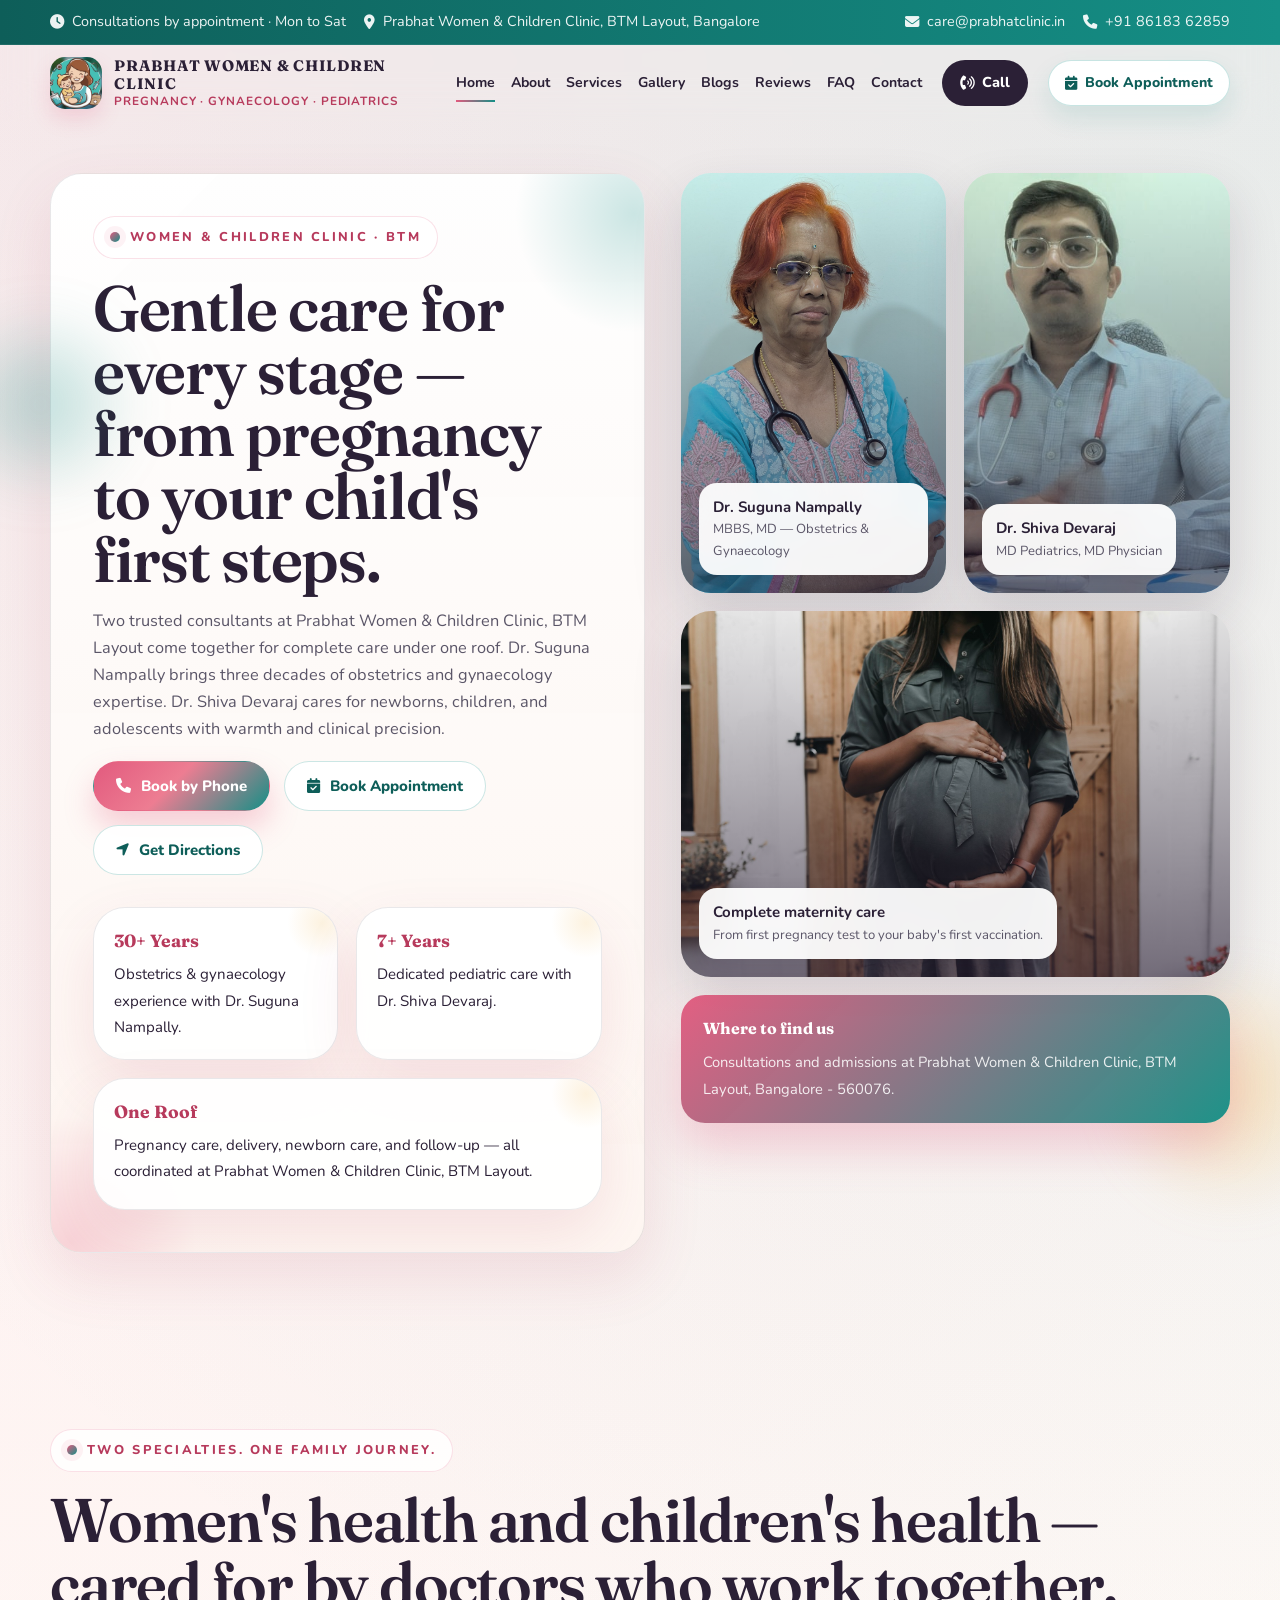
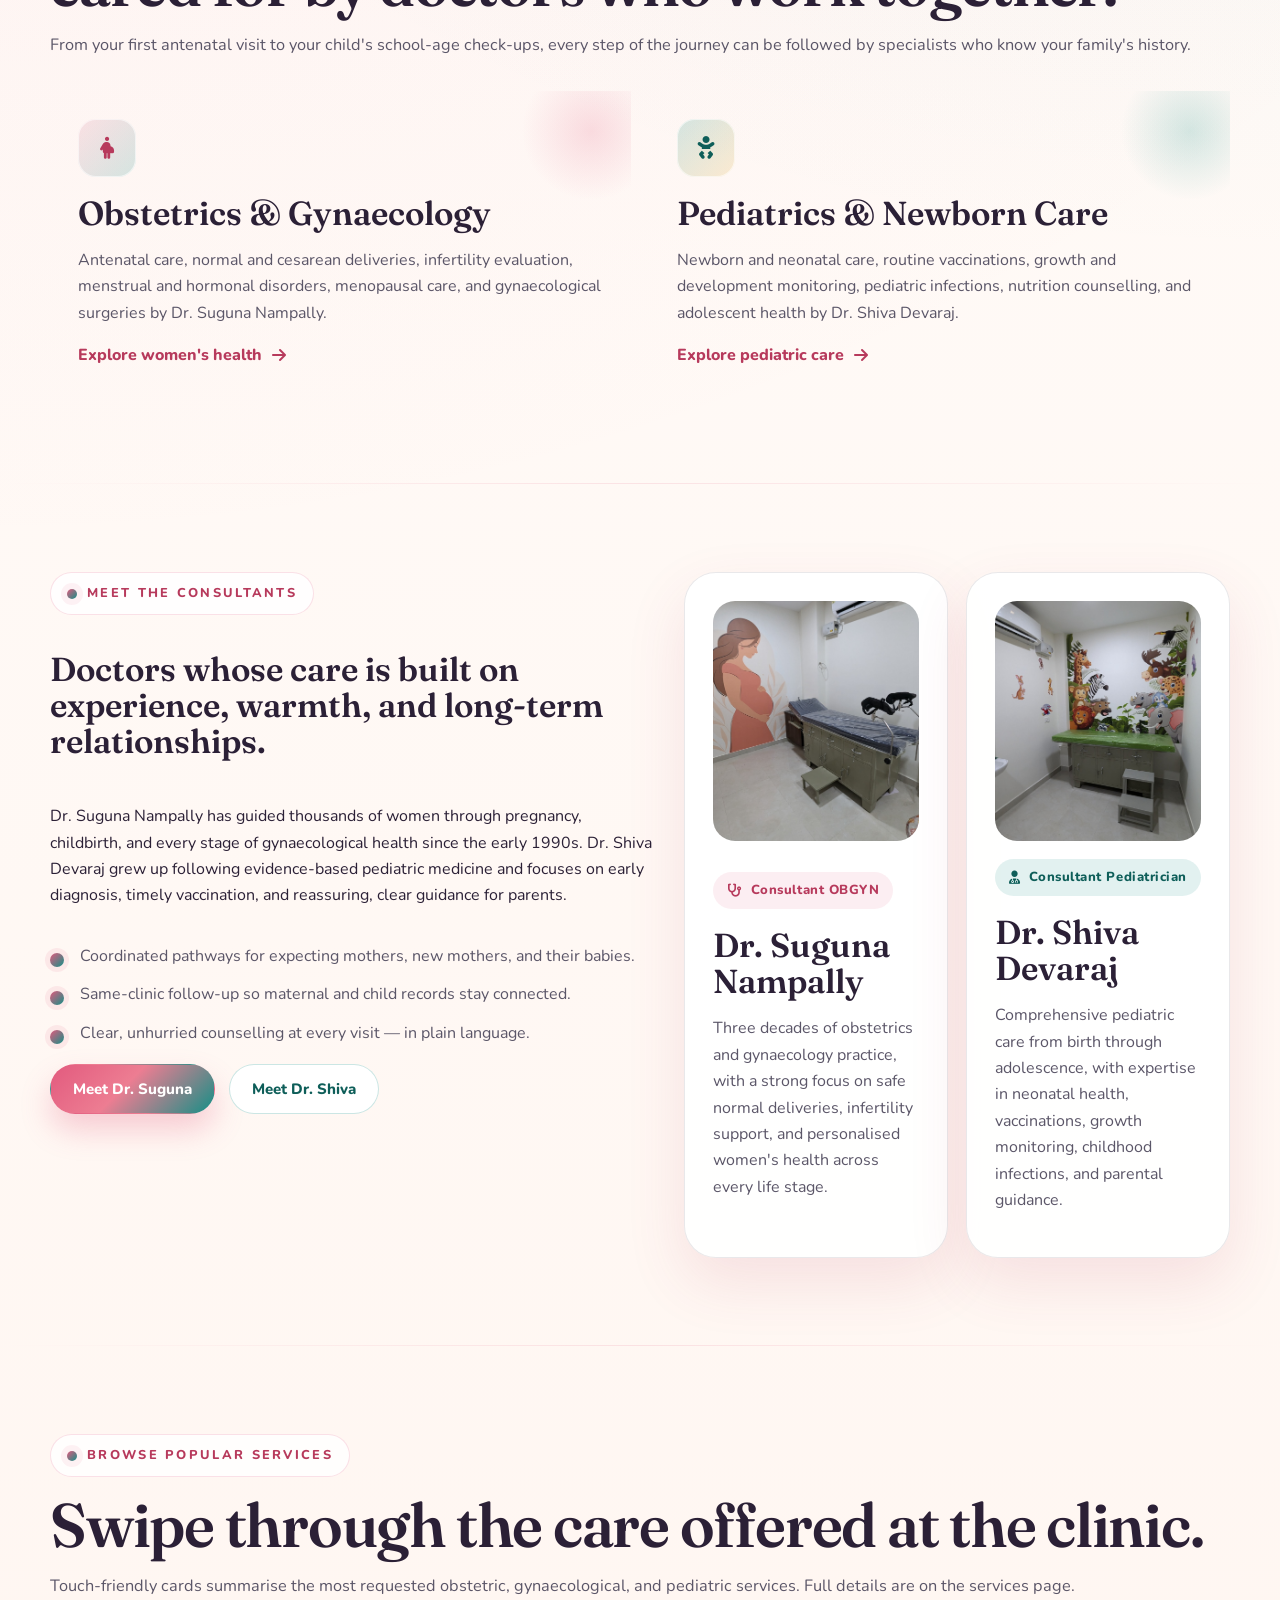
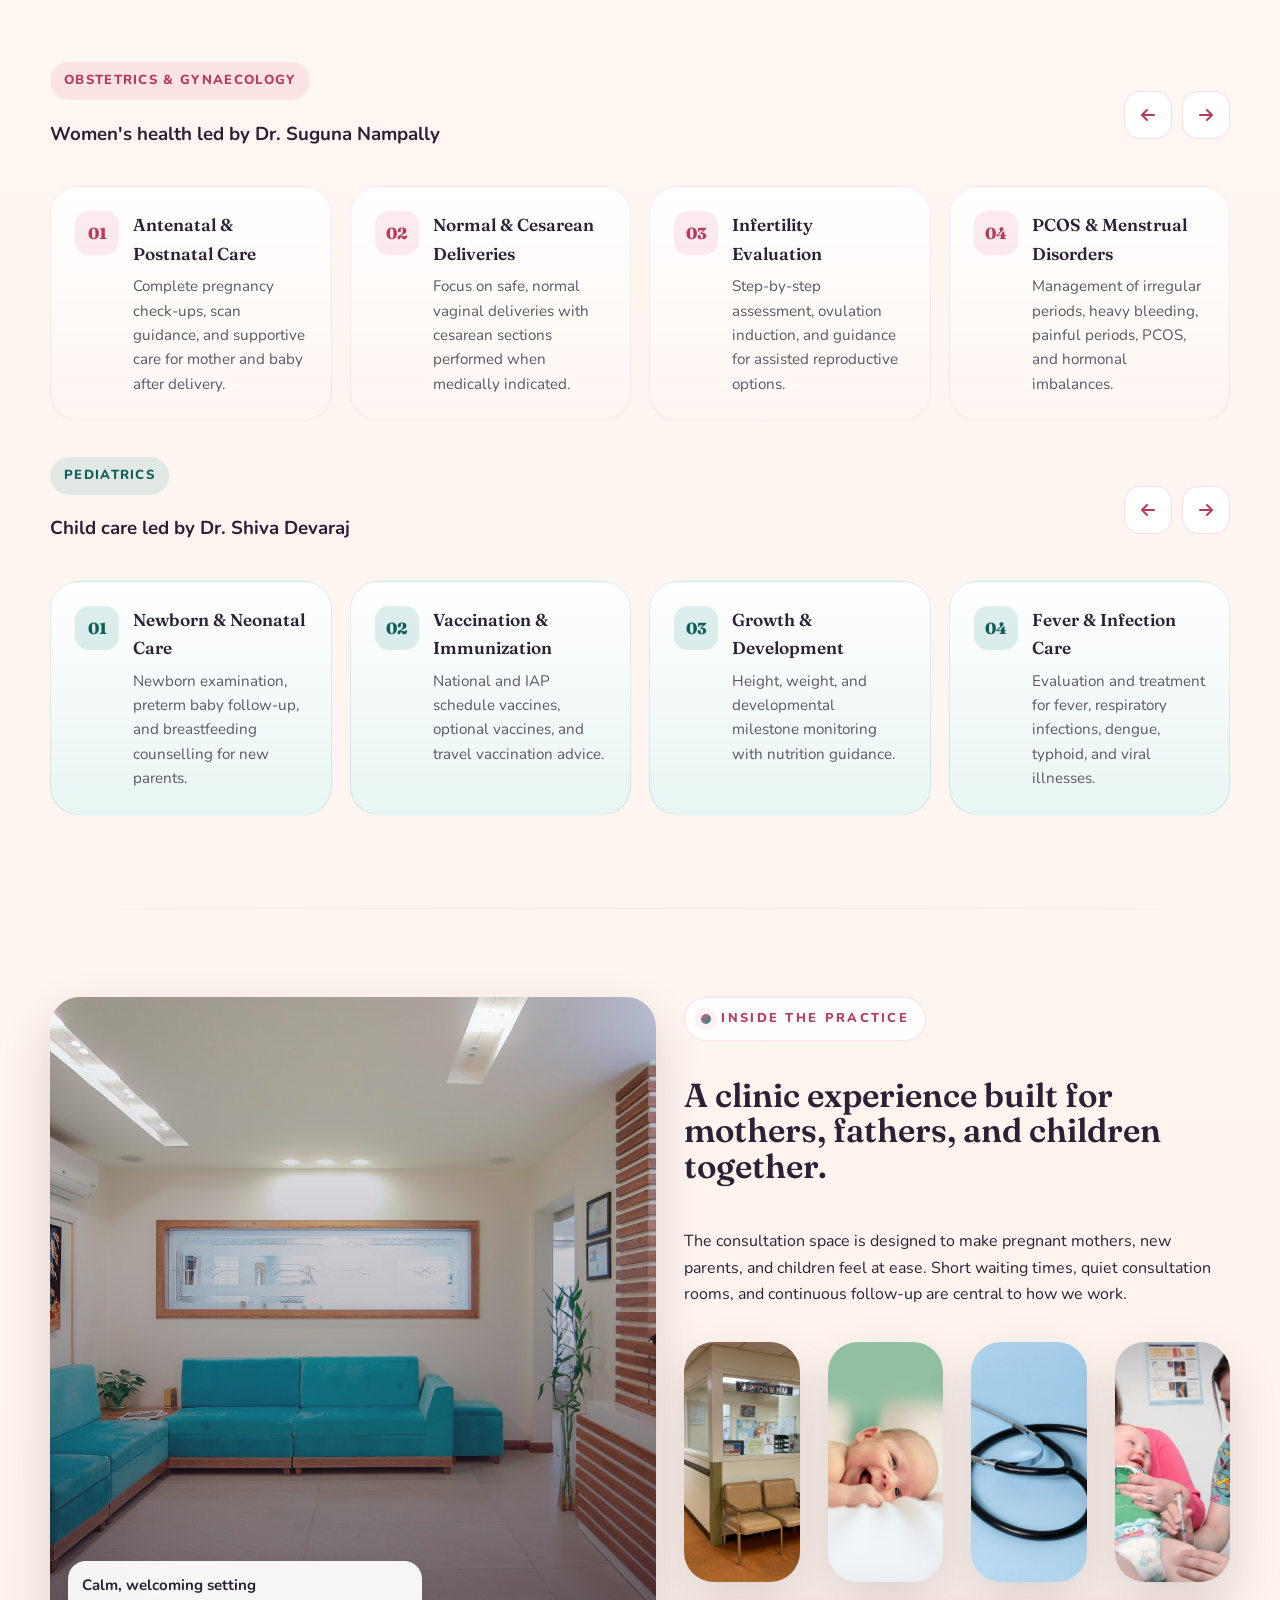
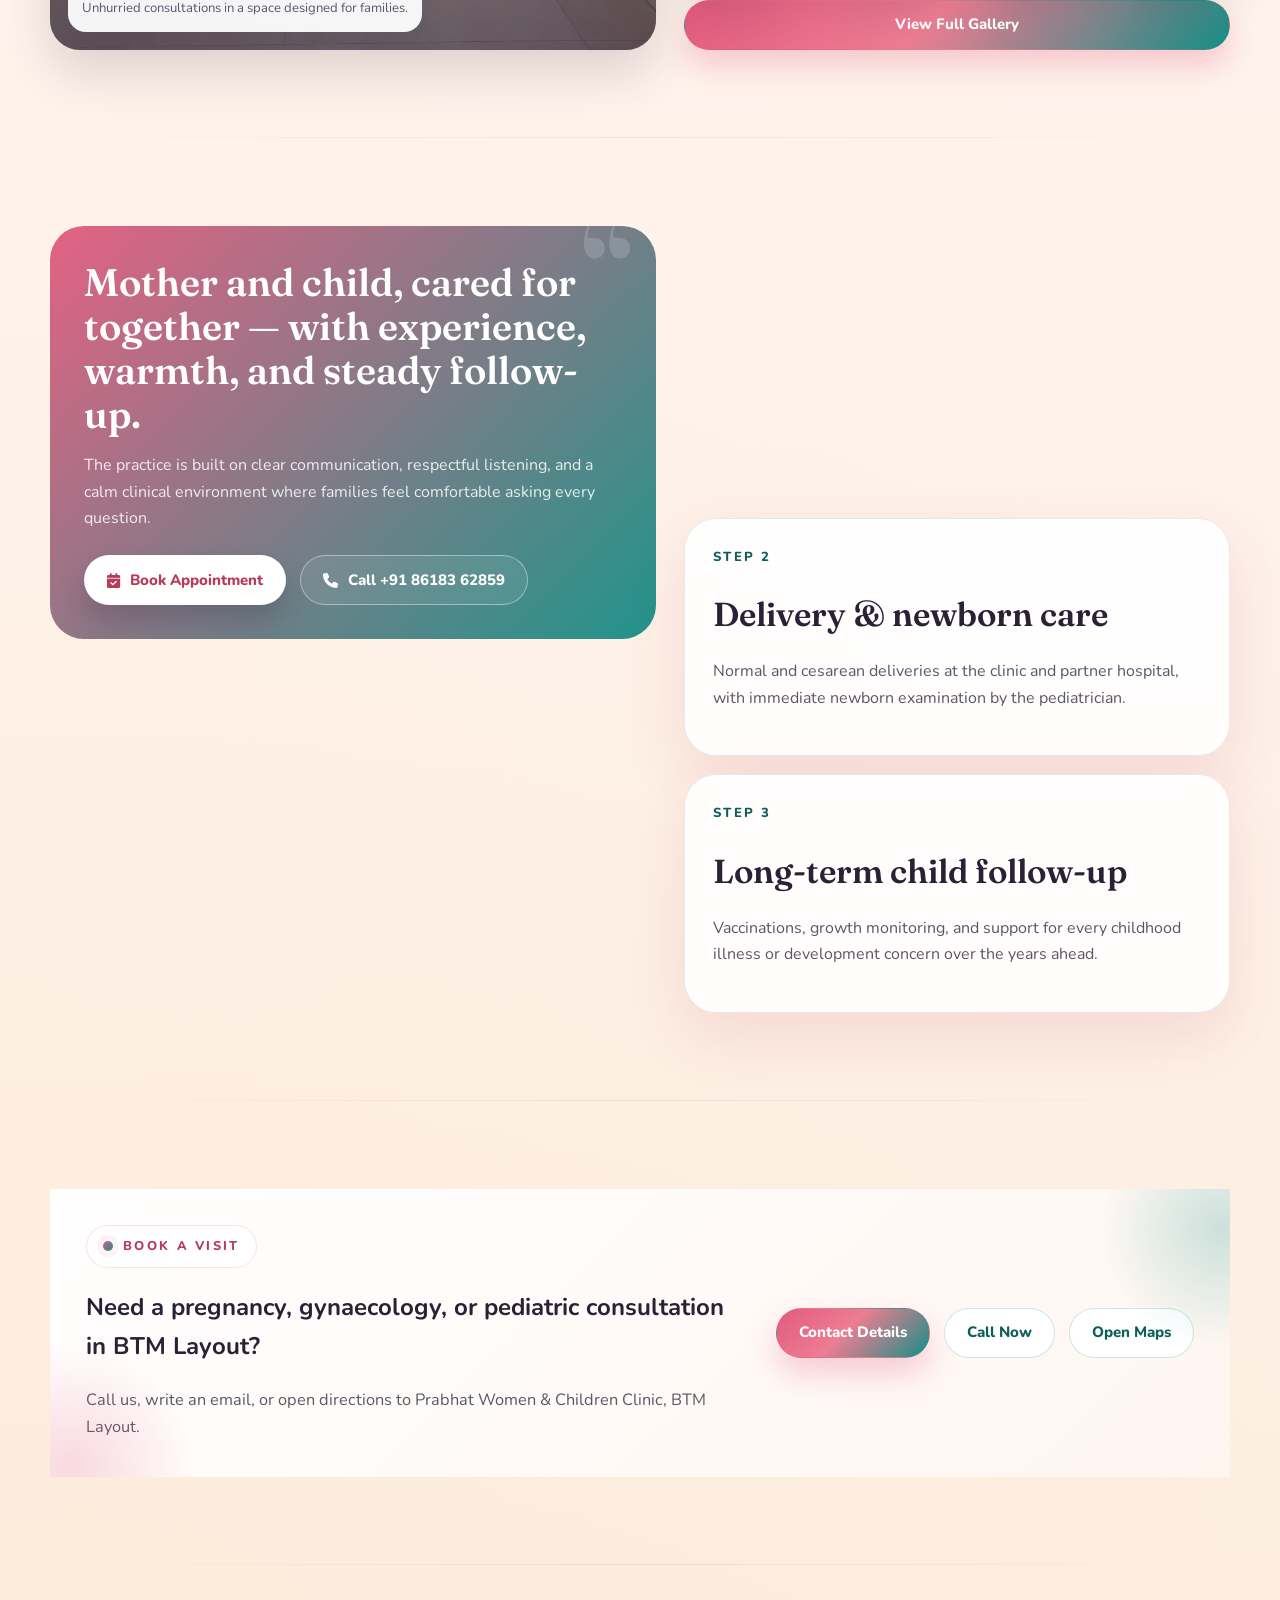
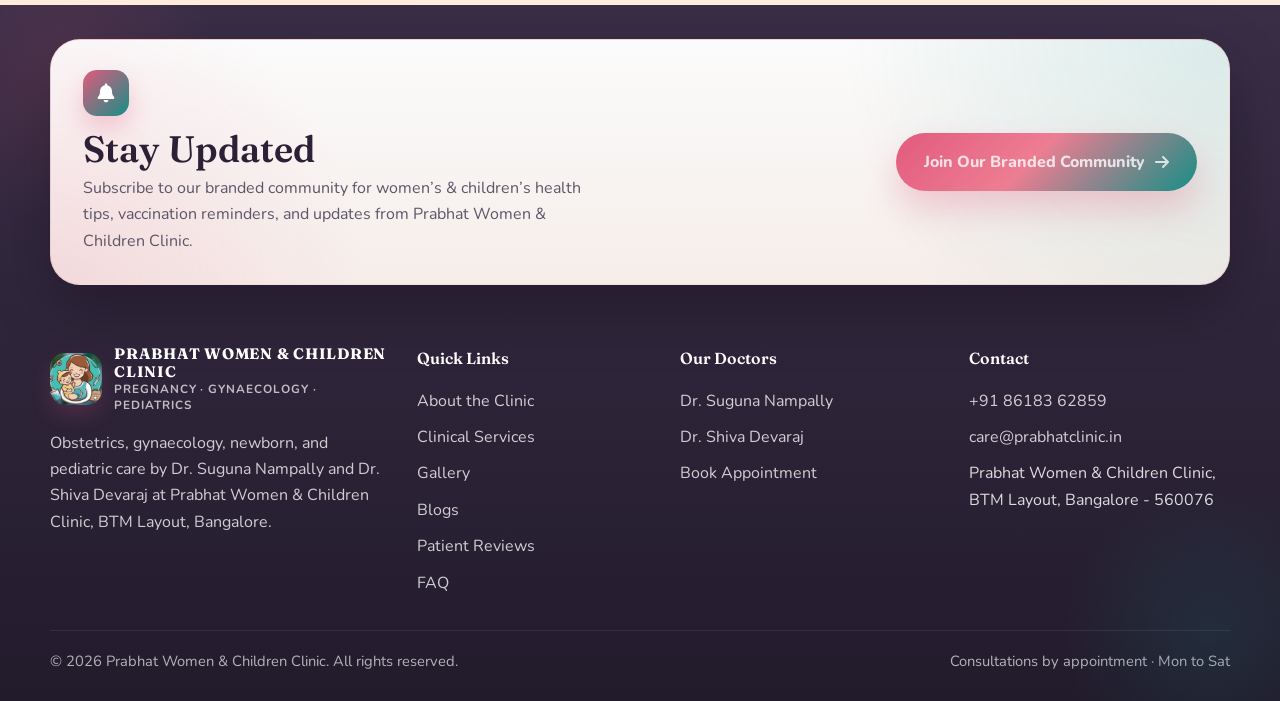
==== index.html @ 7afcd3c7 "initial commit" ====
<!DOCTYPE html>
<html lang="en">
<head>
  <meta charset="UTF-8">
  <meta name="viewport" content="width=device-width, initial-scale=1.0">
  <title>Prabhat Women &amp; Children Clinic | Dr. Suguna Nampally &amp; Dr. Shiva Devaraj, Bangalore</title>
  <meta name="description" content="Prabhat Women &amp; Children Clinic brings together Dr. Suguna Nampally (OBGYN) and Dr. Shiva Devaraj (Pediatrician) for pregnancy, gynaecology, newborn and child care in BTM Layout, Bangalore.">
  <link rel="icon" href="assets/img/dr%20shiva/logo.jpeg" type="image/jpeg">
  <link rel="preconnect" href="https://fonts.googleapis.com">
  <link rel="preconnect" href="https://fonts.gstatic.com" crossorigin>
  <link href="https://fonts.googleapis.com/css2?family=Fraunces:ital,opsz,wght@0,9..144,500;0,9..144,600;0,9..144,700;1,9..144,500&family=Nunito:wght@400;600;700;800&display=swap" rel="stylesheet">
  <link rel="stylesheet" href="assets/css/plugins/fontawesome.css">
  <link rel="stylesheet" href="assets/css/clinic.css">
</head>
<body>
  <div class="preloader" aria-hidden="true">
    <div class="preloader-shell">
      <div class="preloader-ring">
        <div class="preloader-logo">
          <img src="assets/img/dr%20shiva/logo.jpeg" alt="">
        </div>
      </div>
      <div class="preloader-label">Women &amp; Children Clinic</div>
      <div class="preloader-dots" aria-label="Loading">
        <span></span><span></span><span></span>
      </div>
    </div>
  </div>

  <header class="site-header">
    <div class="top-strip">
      <div class="container">
        <div class="top-strip-group">
          <span><i class="fa-solid fa-clock"></i> Consultations by appointment · Mon to Sat</span>
          <span><i class="fa-solid fa-location-dot"></i> Prabhat Women & Children Clinic, BTM Layout, Bangalore</span>
        </div>
        <div class="top-strip-group">
          <a href="mailto:care@prabhatclinic.in"><i class="fa-solid fa-envelope"></i> care@prabhatclinic.in</a>
          <a href="tel:+918618362859"><i class="fa-solid fa-phone"></i> +91 86183 62859</a>
        </div>
      </div>
    </div>
    <div class="nav-shell">
      <div class="container">
        <a class="brand" href="index.html" aria-label="Prabhat Women and Children Clinic home">
          <img src="assets/img/dr%20shiva/logo.jpeg" alt="Prabhat Women and Children Clinic logo">
          <div class="brand-mark">
            <strong>Prabhat Women &amp; Children Clinic</strong>
            <span>Pregnancy · Gynaecology · Pediatrics</span>
          </div>
        </a>
        <button class="nav-toggle" type="button" aria-label="Toggle navigation" aria-controls="site-nav" aria-expanded="false">
          <i class="fa-solid fa-bars-staggered"></i>
        </button>
        <nav class="site-nav" id="site-nav">
          <a class="active" href="index.html">Home</a>
          <a href="about.html">About</a>
          <a href="services.html">Services</a>
          <a href="Gallery.html">Gallery</a>
          <a href="https://sdkinng.exlyapp.com/blog" target="_blank" rel="noopener">Blogs</a>
          <a href="testimonial.html">Reviews</a>
          <a href="faq.html">FAQ</a>
          <a href="contact.html">Contact</a>
        </nav>
        <a class="nav-cta" href="tel:+918618362859"><i class="fa-solid fa-phone-volume"></i> Call</a>
        <a class="nav-cta-secondary" href="https://sdkinng.exlyapp.com/plan/57fdd5f1-837b-4bdc-a148-42594df9658e" target="_blank" rel="noopener"><i class="fa-solid fa-calendar-check"></i> Book Appointment</a>
      </div>
    </div>
  </header>

  <main>
    <section class="hero-home">
      <div class="container hero-layout">
        <div class="hero-panel hero-card reveal">
          <div class="hero-copy">
            <span class="eyebrow">Women &amp; Children Clinic · BTM</span>
            <h1>Gentle care for every stage — from pregnancy to your child's first steps.</h1>
            <p>Two trusted consultants at Prabhat Women & Children Clinic, BTM Layout come together for complete care under one roof. Dr. Suguna Nampally brings three decades of obstetrics and gynaecology expertise. Dr. Shiva Devaraj cares for newborns, children, and adolescents with warmth and clinical precision.</p>
            <div class="button-row">
              <a class="button-primary" href="tel:+918618362859"><i class="fa-solid fa-phone"></i> Book by Phone</a>
              <a class="button-secondary" href="https://sdkinng.exlyapp.com/plan/57fdd5f1-837b-4bdc-a148-42594df9658e" target="_blank" rel="noopener"><i class="fa-solid fa-calendar-check"></i> Book Appointment</a>
              <a class="button-secondary" href="https://www.google.com/maps/place/Prabhat+Women+%26+Children+Clinic-Gynaecologist-Paediatrician+at+BTM/@12.9174879,77.6157048,17z/data=!3m1!4b1!4m6!3m5!1s0x3bae15e423659b07:0xbe630e1923e3d3f6!8m2!3d12.9174879!4d77.6182797!16s%2Fg%2F11w1qvjbw7" target="_blank" rel="noopener"><i class="fa-solid fa-location-arrow"></i> Get Directions</a>
            </div>
            <div class="hero-metrics">
              <div class="metric-card">
                <strong>30+ Years</strong>
                <span>Obstetrics &amp; gynaecology experience with Dr. Suguna Nampally.</span>
              </div>
              <div class="metric-card">
                <strong>7+ Years</strong>
                <span>Dedicated pediatric care with Dr. Shiva Devaraj.</span>
              </div>
              <div class="metric-card">
                <strong>One Roof</strong>
                <span>Pregnancy care, delivery, newborn care, and follow-up — all coordinated at Prabhat Women & Children Clinic, BTM Layout.</span>
              </div>
            </div>
          </div>
        </div>

        <div class="hero-visual reveal">
          <div class="hero-collage">
            <div class="image-card overlay hero-card-primary">
              <img src="assets/img/dr%20shiva/dr%20suguna.jpeg" alt="Dr. Suguna Nampally, Consultant Obstetrician and Gynaecologist">
              <div class="image-tag">
                <strong>Dr. Suguna Nampally</strong>
                <span>MBBS, MD — Obstetrics &amp; Gynaecology</span>
              </div>
            </div>
            <div class="image-card overlay hero-card-secondary">
              <img src="assets/img/dr%20shiva/dr%20shiva.jpeg" alt="Dr. Shiva Devaraj, Consultant Pediatrician">
              <div class="image-tag">
                <strong>Dr. Shiva Devaraj</strong>
                <span>MD Pediatrics, MD Physician</span>
              </div>
            </div>
            <div class="image-card overlay hero-card-supporting">
              <img src="assets/img/stock/happy-mother.jpg" alt="Mother holding her newborn with calm and joy">
              <div class="image-tag">
                <strong>Complete maternity care</strong>
                <span>From first pregnancy test to your baby's first vaccination.</span>
              </div>
            </div>
          </div>
          <div class="floating-badge">
            <strong>Where to find us</strong>
            <span>Consultations and admissions at Prabhat Women & Children Clinic, BTM Layout, Bangalore - 560076.</span>
          </div>
        </div>
      </div>
    </section>

    <section class="section-shell">
      <div class="container">
        <div class="section-head reveal">
          <span class="eyebrow">Two specialties. One family journey.</span>
          <h2>Women's health and children's health — cared for by doctors who work together.</h2>
          <p>From your first antenatal visit to your child's school-age check-ups, every step of the journey can be followed by specialists who know your family's history.</p>
        </div>
        <div class="home-service-grid">
          <article class="service-summary-card mother-card reveal">
            <span class="icon-pill"><i class="fa-solid fa-person-pregnant"></i></span>
            <h3>Obstetrics &amp; Gynaecology</h3>
            <p>Antenatal care, normal and cesarean deliveries, infertility evaluation, menstrual and hormonal disorders, menopausal care, and gynaecological surgeries by Dr. Suguna Nampally.</p>
            <a class="button-text" href="services.html#obgyn-track">Explore women's health <i class="fa-solid fa-arrow-right"></i></a>
          </article>
          <article class="service-summary-card child-card reveal reveal-delay-1">
            <span class="icon-pill"><i class="fa-solid fa-baby"></i></span>
            <h3>Pediatrics &amp; Newborn Care</h3>
            <p>Newborn and neonatal care, routine vaccinations, growth and development monitoring, pediatric infections, nutrition counselling, and adolescent health by Dr. Shiva Devaraj.</p>
            <a class="button-text" href="services.html#pediatrics-track">Explore pediatric care <i class="fa-solid fa-arrow-right"></i></a>
          </article>
        </div>
      </div>
    </section>

    <section class="section-shell">
      <div class="container split-layout">
        <div class="detail-copy reveal">
          <span class="eyebrow">Meet the Consultants</span>
          <h2>Doctors whose care is built on experience, warmth, and long-term relationships.</h2>
          <p>Dr. Suguna Nampally has guided thousands of women through pregnancy, childbirth, and every stage of gynaecological health since the early 1990s. Dr. Shiva Devaraj grew up following evidence-based pediatric medicine and focuses on early diagnosis, timely vaccination, and reassuring, clear guidance for parents.</p>
          <ul class="bullet-list">
            <li>Coordinated pathways for expecting mothers, new mothers, and their babies.</li>
            <li>Same-clinic follow-up so maternal and child records stay connected.</li>
            <li>Clear, unhurried counselling at every visit — in plain language.</li>
          </ul>
          <div class="button-row">
            <a class="button-primary" href="Dr.%20Suguna%20Nampally.html">Meet Dr. Suguna</a>
            <a class="button-secondary" href="Dr.%20Shiva%20Devaraj.html">Meet Dr. Shiva</a>
          </div>
        </div>
        <div class="doctor-list">
          <article class="doctor-card reveal">
            <img src="assets/img/dr%20shiva/WhatsApp%20Image%202026-03-18%20at%2011.56.43.jpeg" alt="Dr. Suguna Nampally consulting at Prabhat Women & Children Clinic" loading="lazy">
            <div>
              <div class="doctor-meta">
                <span class="meta-chip"><i class="fa-solid fa-stethoscope"></i> Consultant OBGYN</span>
              </div>
              <h3>Dr. Suguna Nampally</h3>
              <p>Three decades of obstetrics and gynaecology practice, with a strong focus on safe normal deliveries, infertility support, and personalised women's health across every life stage.</p>
            </div>
          </article>
          <article class="doctor-card reveal reveal-delay-1">
            <img src="assets/img/dr%20shiva/WhatsApp%20Image%202026-03-18%20at%2011.56.44.jpeg" alt="Dr. Shiva Devaraj with a young patient" loading="lazy">
            <div>
              <div class="doctor-meta">
                <span class="meta-chip teal"><i class="fa-solid fa-user-doctor"></i> Consultant Pediatrician</span>
              </div>
              <h3>Dr. Shiva Devaraj</h3>
              <p>Comprehensive pediatric care from birth through adolescence, with expertise in neonatal health, vaccinations, growth monitoring, childhood infections, and parental guidance.</p>
            </div>
          </article>
        </div>
      </div>
    </section>

    <section class="section-shell">
      <div class="container service-layout">
        <div class="section-head reveal">
          <span class="eyebrow">Browse Popular Services</span>
          <h2>Swipe through the care offered at the clinic.</h2>
          <p>Touch-friendly cards summarise the most requested obstetric, gynaecological, and pediatric services. Full details are on the services page.</p>
        </div>

        <div class="service-rail-shell reveal">
          <div class="rail-head">
            <div>
              <span class="focus-badge">Obstetrics &amp; Gynaecology</span>
              <h3>Women's health led by Dr. Suguna Nampally</h3>
            </div>
            <div class="rail-controls">
              <button class="rail-button" type="button" data-rail-target="home-obgyn" data-rail-dir="-1" aria-label="Scroll left"><i class="fa-solid fa-arrow-left"></i></button>
              <button class="rail-button" type="button" data-rail-target="home-obgyn" data-rail-dir="1" aria-label="Scroll right"><i class="fa-solid fa-arrow-right"></i></button>
            </div>
          </div>
          <div class="service-rail" id="home-obgyn">
            <article class="service-card">
              <div class="service-card-header">
                <span class="service-number">01</span>
                <div>
                  <h3>Antenatal &amp; Postnatal Care</h3>
                  <p>Complete pregnancy check-ups, scan guidance, and supportive care for mother and baby after delivery.</p>
                </div>
              </div>
            </article>
            <article class="service-card">
              <div class="service-card-header">
                <span class="service-number">02</span>
                <div>
                  <h3>Normal &amp; Cesarean Deliveries</h3>
                  <p>Focus on safe, normal vaginal deliveries with cesarean sections performed when medically indicated.</p>
                </div>
              </div>
            </article>
            <article class="service-card">
              <div class="service-card-header">
                <span class="service-number">03</span>
                <div>
                  <h3>Infertility Evaluation</h3>
                  <p>Step-by-step assessment, ovulation induction, and guidance for assisted reproductive options.</p>
                </div>
              </div>
            </article>
            <article class="service-card">
              <div class="service-card-header">
                <span class="service-number">04</span>
                <div>
                  <h3>PCOS &amp; Menstrual Disorders</h3>
                  <p>Management of irregular periods, heavy bleeding, painful periods, PCOS, and hormonal imbalances.</p>
                </div>
              </div>
            </article>
          </div>
        </div>

        <div class="service-rail-shell reveal">
          <div class="rail-head">
            <div>
              <span class="focus-badge teal-badge">Pediatrics</span>
              <h3>Child care led by Dr. Shiva Devaraj</h3>
            </div>
            <div class="rail-controls">
              <button class="rail-button" type="button" data-rail-target="home-pediatrics" data-rail-dir="-1" aria-label="Scroll left"><i class="fa-solid fa-arrow-left"></i></button>
              <button class="rail-button" type="button" data-rail-target="home-pediatrics" data-rail-dir="1" aria-label="Scroll right"><i class="fa-solid fa-arrow-right"></i></button>
            </div>
          </div>
          <div class="service-rail teal-rail" id="home-pediatrics">
            <article class="service-card">
              <div class="service-card-header">
                <span class="service-number">01</span>
                <div>
                  <h3>Newborn &amp; Neonatal Care</h3>
                  <p>Newborn examination, preterm baby follow-up, and breastfeeding counselling for new parents.</p>
                </div>
              </div>
            </article>
            <article class="service-card">
              <div class="service-card-header">
                <span class="service-number">02</span>
                <div>
                  <h3>Vaccination &amp; Immunization</h3>
                  <p>National and IAP schedule vaccines, optional vaccines, and travel vaccination advice.</p>
                </div>
              </div>
            </article>
            <article class="service-card">
              <div class="service-card-header">
                <span class="service-number">03</span>
                <div>
                  <h3>Growth &amp; Development</h3>
                  <p>Height, weight, and developmental milestone monitoring with nutrition guidance.</p>
                </div>
              </div>
            </article>
            <article class="service-card">
              <div class="service-card-header">
                <span class="service-number">04</span>
                <div>
                  <h3>Fever &amp; Infection Care</h3>
                  <p>Evaluation and treatment for fever, respiratory infections, dengue, typhoid, and viral illnesses.</p>
                </div>
              </div>
            </article>
          </div>
        </div>
      </div>
    </section>

    <section class="section-shell">
      <div class="container media-callout">
        <div class="image-card overlay reveal">
          <img src="assets/img/stock/clinic-reception.jpg" alt="Warm and welcoming clinic reception area" loading="lazy">
          <div class="image-tag">
            <strong>Calm, welcoming setting</strong>
            <span>Unhurried consultations in a space designed for families.</span>
          </div>
        </div>
        <div class="detail-copy reveal">
          <span class="eyebrow">Inside The Practice</span>
          <h2>A clinic experience built for mothers, fathers, and children together.</h2>
          <p>The consultation space is designed to make pregnant mothers, new parents, and children feel at ease. Short waiting times, quiet consultation rooms, and continuous follow-up are central to how we work.</p>
          <div class="gallery-preview-grid">
            <div class="image-card">
              <img src="assets/img/stock/hospital-corridor.jpg" alt="Clean hospital corridor at the clinic" loading="lazy">
            </div>
            <div class="image-card">
              <img src="assets/img/stock/newborn-hospital.jpg" alt="Newborn receiving careful hospital care" loading="lazy">
            </div>
            <div class="image-card">
              <img src="assets/img/stock/mother-newborn.jpg" alt="Mother holding her newborn after delivery" loading="lazy">
            </div>
            <div class="image-card">
              <img src="assets/img/stock/pediatric-checkup.jpg" alt="Pediatric check-up scene" loading="lazy">
            </div>
          </div>
          <a class="button-primary" href="Gallery.html">View Full Gallery</a>
        </div>
      </div>
    </section>

    <section class="section-shell">
      <div class="container content-columns">
        <div class="quote-panel reveal">
          <blockquote>Mother and child, cared for together — with experience, warmth, and steady follow-up.</blockquote>
          <p>The practice is built on clear communication, respectful listening, and a calm clinical environment where families feel comfortable asking every question.</p>
          <div class="button-row quote-panel-actions">
            <a class="button-primary" href="https://sdkinng.exlyapp.com/plan/57fdd5f1-837b-4bdc-a148-42594df9658e" target="_blank" rel="noopener"><i class="fa-solid fa-calendar-check"></i> Book Appointment</a>
            <a class="button-secondary" href="tel:+918618362859"><i class="fa-solid fa-phone"></i> Call +91 86183 62859</a>
          </div>
        </div>
        <div class="timeline-grid">
          <article class="timeline-card reveal">
            <strong>Step 1</strong>
            <h3>Pregnancy &amp; gynaecology review</h3>
            <p>Careful history, examination, scans, and counselling for every antenatal visit, menstrual concern, or infertility work-up.</p>
          </article>
          <article class="timeline-card reveal reveal-delay-1">
            <strong>Step 2</strong>
            <h3>Delivery &amp; newborn care</h3>
            <p>Normal and cesarean deliveries at the clinic and partner hospital, with immediate newborn examination by the pediatrician.</p>
          </article>
          <article class="timeline-card reveal reveal-delay-2">
            <strong>Step 3</strong>
            <h3>Long-term child follow-up</h3>
            <p>Vaccinations, growth monitoring, and support for every childhood illness or development concern over the years ahead.</p>
          </article>
        </div>
      </div>
    </section>

    <section class="section-shell">
      <div class="container cta-banner reveal">
        <div>
          <span class="eyebrow">Book a Visit</span>
          <h2>Need a pregnancy, gynaecology, or pediatric consultation in BTM Layout?</h2>
          <p class="body-copy">Call us, write an email, or open directions to Prabhat Women & Children Clinic, BTM Layout.</p>
        </div>
        <div class="button-row">
          <a class="button-primary" href="contact.html">Contact Details</a>
          <a class="button-secondary" href="tel:+918618362859">Call Now</a>
          <a class="button-secondary" href="https://www.google.com/maps/place/Prabhat+Women+%26+Children+Clinic-Gynaecologist-Paediatrician+at+BTM/@12.9174879,77.6157048,17z/data=!3m1!4b1!4m6!3m5!1s0x3bae15e423659b07:0xbe630e1923e3d3f6!8m2!3d12.9174879!4d77.6182797!16s%2Fg%2F11w1qvjbw7" target="_blank" rel="noopener">Open Maps</a>
        </div>
      </div>
    </section>
  </main>

  <footer class="footer">
    <div class="container footer-promo">
      <div class="footer-promo-card">
        <div class="footer-promo-copy">
          <span class="footer-promo-icon"><i class="fa-solid fa-bell"></i></span>
          <h3>Stay Updated</h3>
          <p>Subscribe to our branded community for women&rsquo;s &amp; children&rsquo;s health tips, vaccination reminders, and updates from Prabhat Women &amp; Children Clinic.</p>
        </div>
        <a class="footer-promo-btn" href="https://sdkinng.exlyapp.com/checkout/c81e4223-b422-4dda-a871-996d84845b74" target="_blank" rel="noopener">Join Our Branded Community <i class="fa-solid fa-arrow-right"></i></a>
      </div>
    </div>
    <div class="container footer-grid">
      <div>
        <a class="brand" href="index.html">
          <img src="assets/img/dr%20shiva/logo.jpeg" alt="Prabhat Women and Children Clinic logo">
          <div class="brand-mark">
            <strong>Prabhat Women &amp; Children Clinic</strong>
            <span>Pregnancy · Gynaecology · Pediatrics</span>
          </div>
        </a>
        <p>Obstetrics, gynaecology, newborn, and pediatric care by Dr. Suguna Nampally and Dr. Shiva Devaraj at Prabhat Women & Children Clinic, BTM Layout, Bangalore.</p>
      </div>
      <div>
        <h4>Quick Links</h4>
        <div class="footer-links">
          <a href="about.html">About the Clinic</a>
          <a href="services.html">Clinical Services</a>
          <a href="Gallery.html">Gallery</a>
          <a href="https://sdkinng.exlyapp.com/blog" target="_blank" rel="noopener">Blogs</a>
          <a href="testimonial.html">Patient Reviews</a>
          <a href="faq.html">FAQ</a>
        </div>
      </div>
      <div>
        <h4>Our Doctors</h4>
        <div class="footer-links">
          <a href="Dr.%20Suguna%20Nampally.html">Dr. Suguna Nampally</a>
          <a href="Dr.%20Shiva%20Devaraj.html">Dr. Shiva Devaraj</a>
          <a href="https://sdkinng.exlyapp.com/plan/57fdd5f1-837b-4bdc-a148-42594df9658e" target="_blank" rel="noopener">Book Appointment</a>
        </div>
      </div>
      <div>
        <h4>Contact</h4>
        <div class="footer-contact">
          <a href="tel:+918618362859">+91 86183 62859</a>
          <a href="mailto:care@prabhatclinic.in">care@prabhatclinic.in</a>
          <span>Prabhat Women & Children Clinic, BTM Layout, Bangalore - 560076</span>
        </div>
      </div>
    </div>
    <div class="container footer-bottom">
      <span>&copy; <span data-current-year></span> Prabhat Women &amp; Children Clinic. All rights reserved.</span>
      <span>Consultations by appointment · Mon to Sat</span>
    </div>
  </footer>

  <script src="assets/js/clinic.js"></script>
</body>
</html>
---- assets/css/clinic.css ----
/* ================================================================
   Jayanagar Mother & Child Care — site stylesheet
   Palette: warm coral-rose + calm teal + soft gold on cream
   ================================================================ */

:root {
  --brand-rose: #e25a7e;
  --brand-rose-deep: #b73a5c;
  --brand-teal: #158f86;
  --brand-teal-deep: #0e5e59;
  --brand-gold: #f2b851;
  --brand-ink: #2b2036;
  --brand-slate: #5b5668;
  --brand-surface: #fff6f1;
  --brand-surface-strong: #fde9de;
  --brand-white: #ffffff;
  --brand-line: rgba(43, 32, 54, 0.1);
  --brand-shadow: 0 24px 60px rgba(183, 58, 92, 0.12);
  --brand-shadow-soft: 0 16px 36px rgba(21, 143, 134, 0.1);
  --radius-xl: 32px;
  --radius-lg: 24px;
  --radius-md: 18px;
  --radius-sm: 14px;
  --container: min(1180px, calc(100vw - 32px));
  --font-heading: "Fraunces", "Iowan Old Style", "Palatino Linotype", "Book Antiqua", "Cormorant Garamond", serif;
  --font-body: "Nunito", "Avenir Next", "Segoe UI", "Helvetica Neue", sans-serif;
}

*,
*::before,
*::after {
  box-sizing: border-box;
}

html {
  scroll-behavior: smooth;
}

body {
  margin: 0;
  font-family: var(--font-body);
  color: var(--brand-ink);
  background:
    radial-gradient(circle at top left, rgba(226, 90, 126, 0.11), transparent 30%),
    radial-gradient(circle at top right, rgba(21, 143, 134, 0.1), transparent 26%),
    radial-gradient(circle at bottom left, rgba(242, 184, 81, 0.09), transparent 32%),
    linear-gradient(180deg, #fffdfb 0%, #fff6f1 50%, #fdeee3 100%);
  line-height: 1.65;
}

img {
  max-width: 100%;
  display: block;
}

a {
  color: inherit;
  text-decoration: none;
}

button,
input,
textarea {
  font: inherit;
}

button {
  cursor: pointer;
}

main {
  overflow: clip;
}

.container {
  width: var(--container);
  margin: 0 auto;
}

/* --- Preloader ---------------------------------------------------- */

.preloader {
  position: fixed;
  inset: 0;
  z-index: 9999;
  display: flex;
  align-items: center;
  justify-content: center;
  background:
    radial-gradient(circle at top, rgba(255, 255, 255, 0.92), rgba(255, 246, 241, 0.98) 60%),
    linear-gradient(135deg, rgba(226, 90, 126, 0.08), rgba(21, 143, 134, 0.08));
  transition: opacity 520ms ease, visibility 520ms ease;
}

.preloader.is-hidden {
  opacity: 0;
  visibility: hidden;
  pointer-events: none;
}

.preloader-shell {
  position: relative;
  display: flex;
  flex-direction: column;
  align-items: center;
  gap: 22px;
}

.preloader-ring {
  position: relative;
  width: 168px;
  height: 168px;
  display: flex;
  align-items: center;
  justify-content: center;
}

.preloader-ring::before,
.preloader-ring::after {
  content: "";
  position: absolute;
  inset: 0;
  border-radius: 50%;
  border: 2px solid transparent;
}

.preloader-ring::before {
  border-top-color: var(--brand-rose);
  border-right-color: var(--brand-gold);
  animation: preloader-spin 1.6s linear infinite;
}

.preloader-ring::after {
  inset: 12px;
  border-bottom-color: var(--brand-teal);
  border-left-color: var(--brand-rose);
  animation: preloader-spin 2.2s linear infinite reverse;
}

.preloader-logo {
  position: relative;
  width: 110px;
  height: 110px;
  border-radius: 50%;
  overflow: hidden;
  background: linear-gradient(135deg, #fff, #ffe7e0);
  box-shadow: 0 14px 32px rgba(226, 90, 126, 0.28);
  animation: preloader-pulse 1.8s ease-in-out infinite;
}

.preloader-logo img {
  width: 100%;
  height: 100%;
  object-fit: cover;
}

.preloader-label {
  font-family: var(--font-heading);
  font-weight: 600;
  font-size: 1.05rem;
  letter-spacing: 0.22em;
  text-transform: uppercase;
  color: var(--brand-rose-deep);
}

.preloader-dots {
  display: inline-flex;
  gap: 6px;
  align-items: center;
}

.preloader-dots span {
  width: 7px;
  height: 7px;
  border-radius: 50%;
  background: var(--brand-teal);
  display: inline-block;
  animation: preloader-bounce 1.1s ease-in-out infinite;
}

.preloader-dots span:nth-child(2) {
  background: var(--brand-rose);
  animation-delay: 0.15s;
}

.preloader-dots span:nth-child(3) {
  background: var(--brand-gold);
  animation-delay: 0.3s;
}

@keyframes preloader-spin {
  to { transform: rotate(360deg); }
}

@keyframes preloader-pulse {
  0%, 100% { transform: scale(1); box-shadow: 0 14px 32px rgba(226, 90, 126, 0.28); }
  50% { transform: scale(1.05); box-shadow: 0 22px 40px rgba(226, 90, 126, 0.4); }
}

@keyframes preloader-bounce {
  0%, 80%, 100% { transform: translateY(0); opacity: 0.45; }
  40% { transform: translateY(-6px); opacity: 1; }
}

/* --- Typography + basic elements ---------------------------------- */

.eyebrow {
  display: inline-flex;
  align-items: center;
  gap: 10px;
  width: fit-content;
  max-width: 100%;
  padding: 10px 16px;
  border: 1px solid rgba(226, 90, 126, 0.18);
  border-radius: 999px;
  background: rgba(255, 255, 255, 0.84);
  color: var(--brand-rose-deep);
  font-size: 0.8rem;
  font-weight: 800;
  letter-spacing: 0.18em;
  text-transform: uppercase;
}

.eyebrow::before {
  content: "";
  width: 10px;
  height: 10px;
  border-radius: 50%;
  background: linear-gradient(135deg, var(--brand-rose), var(--brand-teal));
  box-shadow: 0 0 0 6px rgba(226, 90, 126, 0.08);
}

.section-shell {
  padding: 88px 0;
  position: relative;
}

.section-shell::before {
  content: "";
  position: absolute;
  inset: auto 0 0 0;
  height: 1px;
  background: linear-gradient(90deg, transparent, rgba(226, 90, 126, 0.14), transparent);
  pointer-events: none;
}

.section-head {
  display: grid;
  gap: 16px;
  margin-bottom: 32px;
}

.section-head h1,
.section-head h2,
.section-head h3,
.page-hero-copy h1,
.hero-copy h1 {
  margin: 0;
  font-family: var(--font-heading);
  line-height: 1.04;
  letter-spacing: -0.02em;
  font-weight: 600;
  color: var(--brand-ink);
}

.section-head h2,
.page-hero-copy h1 {
  font-size: clamp(2.1rem, 5vw, 3.85rem);
}

.section-head p,
.hero-copy p,
.page-hero-copy p,
.body-copy,
.card-copy,
.stat-card span,
.doctor-summary p,
.profile-copy p {
  margin: 0;
  color: var(--brand-slate);
  font-size: 1.02rem;
}

/* Buttons */

.button-row {
  display: flex;
  flex-wrap: wrap;
  gap: 14px;
}

.button-primary,
.button-secondary,
.button-text,
.rail-button {
  transition: transform 180ms ease, box-shadow 180ms ease, border-color 180ms ease, background 180ms ease, color 180ms ease;
}

.button-primary,
.button-secondary {
  display: inline-flex;
  align-items: center;
  justify-content: center;
  gap: 10px;
  min-height: 50px;
  padding: 0 22px;
  border-radius: 999px;
  font-weight: 800;
  border: 1px solid transparent;
  font-size: 0.94rem;
}

.button-primary {
  color: var(--brand-white);
  background: linear-gradient(135deg, var(--brand-rose) 0%, #ed7d92 45%, var(--brand-teal) 100%);
  box-shadow: 0 16px 30px rgba(226, 90, 126, 0.28);
}

.button-primary:hover,
.button-secondary:hover,
.button-text:hover,
.rail-button:hover,
.nav-toggle:hover {
  transform: translateY(-2px);
}

.button-primary:hover {
  box-shadow: 0 22px 40px rgba(226, 90, 126, 0.38);
}

.button-secondary {
  color: var(--brand-teal-deep);
  background: rgba(255, 255, 255, 0.95);
  border-color: rgba(21, 143, 134, 0.22);
}

.button-secondary:hover {
  border-color: var(--brand-teal);
  background: #fff;
  color: var(--brand-teal-deep);
}

.button-text {
  display: inline-flex;
  align-items: center;
  gap: 10px;
  padding: 0;
  border: 0;
  background: transparent;
  color: var(--brand-rose-deep);
  font-weight: 800;
}

.button-text i {
  transition: transform 180ms ease;
}

.button-text:hover i {
  transform: translateX(4px);
}

/* --- Header + top strip ------------------------------------------- */

.site-header {
  position: sticky;
  top: 0;
  z-index: 100;
  backdrop-filter: blur(20px);
  transition: background 220ms ease, box-shadow 220ms ease;
}

.site-header.scrolled {
  background: rgba(255, 253, 250, 0.92);
  box-shadow: 0 14px 34px rgba(43, 32, 54, 0.08);
}

.top-strip {
  border-bottom: 1px solid rgba(255, 255, 255, 0.08);
  background: linear-gradient(90deg, var(--brand-teal-deep), var(--brand-teal));
  color: rgba(255, 255, 255, 0.92);
}

.top-strip .container {
  display: flex;
  justify-content: space-between;
  gap: 16px;
  padding: 10px 0;
  font-size: 0.9rem;
}

.top-strip-group {
  display: flex;
  flex-wrap: wrap;
  gap: 18px;
}

.top-strip span,
.top-strip a {
  display: inline-flex;
  align-items: center;
  gap: 8px;
}

.top-strip a:hover {
  color: #ffe7d6;
}

.nav-shell {
  padding: 12px 0;
}

.nav-shell .container {
  display: flex;
  align-items: center;
  gap: 14px;
}

.brand {
  display: inline-flex;
  align-items: center;
  gap: 12px;
  min-width: 0;
}

.brand img {
  width: 52px;
  height: 52px;
  border-radius: 15px;
  object-fit: cover;
  box-shadow: 0 10px 20px rgba(226, 90, 126, 0.18);
  background: var(--brand-white);
}

.brand-mark {
  min-width: 0;
}

.brand-mark strong {
  display: block;
  font-size: 0.95rem;
  line-height: 1.18;
  letter-spacing: 0.05em;
  text-transform: uppercase;
  color: var(--brand-ink);
  font-family: var(--font-heading);
  font-weight: 700;
}

.brand-mark span {
  display: block;
  color: var(--brand-rose-deep);
  font-size: 0.74rem;
  line-height: 1.35;
  font-weight: 700;
  letter-spacing: 0.08em;
  text-transform: uppercase;
}

.site-nav {
  margin-left: auto;
  display: flex;
  align-items: center;
  gap: 16px;
}

.site-nav a {
  position: relative;
  font-size: 0.88rem;
  font-weight: 700;
  color: var(--brand-ink);
}

.site-nav a::after {
  content: "";
  position: absolute;
  left: 0;
  bottom: -8px;
  width: 100%;
  height: 2px;
  transform: scaleX(0);
  transform-origin: left;
  background: linear-gradient(90deg, var(--brand-rose), var(--brand-teal));
  transition: transform 220ms ease;
}

.site-nav a:hover::after,
.site-nav a.active::after {
  transform: scaleX(1);
}

.nav-cta {
  display: inline-flex;
  align-items: center;
  gap: 8px;
  margin-left: 6px;
  min-height: 46px;
  padding: 0 18px;
  border-radius: 999px;
  background: var(--brand-ink);
  color: var(--brand-white);
  font-weight: 800;
  font-size: 0.9rem;
  white-space: nowrap;
  flex-shrink: 0;
  transition: transform 180ms ease, background 180ms ease;
}

.nav-cta:hover {
  background: var(--brand-rose-deep);
  transform: translateY(-2px);
}

.nav-cta-secondary {
  display: inline-flex;
  align-items: center;
  justify-content: center;
  gap: 8px;
  min-height: 46px;
  margin-left: 6px;
  max-width: 240px;
  padding: 0 16px;
  border-radius: 999px;
  border: 1px solid rgba(21, 143, 134, 0.24);
  background: rgba(255, 255, 255, 0.96);
  color: var(--brand-teal-deep);
  font-weight: 800;
  font-size: 0.88rem;
  box-shadow: 0 12px 24px rgba(21, 143, 134, 0.12);
  transition: transform 180ms ease, box-shadow 180ms ease, border-color 180ms ease;
  white-space: nowrap;
  flex-shrink: 0;
}

.nav-cta-secondary:hover {
  transform: translateY(-2px);
  border-color: var(--brand-teal);
  box-shadow: 0 18px 32px rgba(21, 143, 134, 0.2);
}

.nav-toggle {
  display: none;
  margin-left: auto;
  width: 52px;
  height: 52px;
  border: 1px solid rgba(226, 90, 126, 0.24);
  border-radius: 16px;
  background: rgba(255, 255, 255, 0.94);
  color: var(--brand-rose-deep);
  align-items: center;
  justify-content: center;
}

/* --- Hero and page hero ------------------------------------------- */

.hero-home {
  padding: 52px 0 88px;
  position: relative;
}

.hero-home::before,
.page-hero::before {
  content: "";
  position: absolute;
  inset: auto -80px 10% auto;
  width: 260px;
  height: 260px;
  border-radius: 50%;
  background: radial-gradient(circle, rgba(242, 184, 81, 0.35), transparent 70%);
  filter: blur(20px);
  pointer-events: none;
  animation: float 10s ease-in-out infinite;
}

.hero-home::after,
.page-hero::after {
  content: "";
  position: absolute;
  inset: 15% auto auto -60px;
  width: 200px;
  height: 200px;
  border-radius: 50%;
  background: radial-gradient(circle, rgba(21, 143, 134, 0.3), transparent 70%);
  filter: blur(24px);
  pointer-events: none;
  animation: float 12s ease-in-out infinite reverse;
}

@keyframes float {
  0%, 100% { transform: translateY(0) translateX(0); }
  50% { transform: translateY(-20px) translateX(10px); }
}

.hero-layout,
.page-hero-layout,
.split-layout,
.profile-grid,
.about-grid,
.contact-grid,
.media-callout,
.experience-grid,
.cta-banner,
.footer-grid,
.detail-grid,
.gallery-preview-grid,
.content-columns {
  display: grid;
  gap: 28px;
}

.hero-layout {
  grid-template-columns: minmax(0, 1.04fr) minmax(0, 0.96fr);
  gap: 36px;
  align-items: start;
}

.hero-card,
.glass-card,
.surface-card,
.doctor-card,
.service-hero-card,
.profile-card,
.faq-card,
.map-card,
.gallery-card,
.metric-card,
.experience-card,
.timeline-card,
.contact-card,
.quote-card,
.stat-card,
.detail-card {
  border-radius: var(--radius-xl);
  border: 1px solid var(--brand-line);
  background: rgba(255, 255, 255, 0.92);
  box-shadow: var(--brand-shadow);
}

.hero-panel {
  position: relative;
  overflow: hidden;
  min-height: 100%;
  padding: clamp(28px, 4vw, 42px);
  background:
    linear-gradient(180deg, rgba(255, 255, 255, 0.97), rgba(255, 246, 241, 0.95)),
    linear-gradient(135deg, rgba(226, 90, 126, 0.06), rgba(21, 143, 134, 0.08));
}

.hero-panel::before,
.page-hero-panel::before,
.cta-banner::before {
  content: "";
  position: absolute;
  inset: auto auto -120px -110px;
  width: 260px;
  height: 260px;
  border-radius: 50%;
  background: radial-gradient(circle, rgba(226, 90, 126, 0.22), transparent 68%);
}

.hero-panel::after,
.page-hero-panel::after,
.cta-banner::after {
  content: "";
  position: absolute;
  inset: -80px -110px auto auto;
  width: 240px;
  height: 240px;
  border-radius: 50%;
  background: radial-gradient(circle, rgba(21, 143, 134, 0.22), transparent 70%);
}

.hero-copy,
.page-hero-copy,
.detail-copy,
.profile-copy {
  position: relative;
  z-index: 1;
  display: grid;
  gap: 18px;
  align-content: start;
}

.hero-copy h1 {
  max-width: 16ch;
  font-size: clamp(2.6rem, 5vw, 4.2rem);
  line-height: 0.98;
  text-wrap: balance;
}

.hero-copy p {
  max-width: 56ch;
  font-size: 1.02rem;
}

.hero-metrics,
.mini-grid,
.stats-grid,
.doctor-list,
.contact-card-grid,
.summary-grid,
.home-service-grid,
.doctor-glance-grid {
  display: grid;
  gap: 18px;
}

.hero-metrics {
  grid-template-columns: repeat(2, minmax(0, 1fr));
  margin-top: 14px;
}

.metric-card,
.stat-card,
.detail-card {
  padding: 20px 22px;
}

.hero-metrics .metric-card:last-child {
  grid-column: 1 / -1;
}

.metric-card strong,
.stat-card strong,
.detail-card strong {
  display: block;
  margin-bottom: 6px;
  font-size: 1.1rem;
  color: var(--brand-rose-deep);
  font-family: var(--font-heading);
  font-weight: 700;
}

.metric-card {
  min-height: 132px;
  padding: 18px 20px;
  position: relative;
  overflow: hidden;
}

.metric-card::before {
  content: "";
  position: absolute;
  top: -20px;
  right: -20px;
  width: 70px;
  height: 70px;
  border-radius: 50%;
  background: radial-gradient(circle, rgba(242, 184, 81, 0.18), transparent 70%);
}

.metric-card span {
  font-size: 0.94rem;
  line-height: 1.7;
}

/* --- Hero visual cards ------------------------------------------- */

.hero-visual {
  position: relative;
  display: grid;
  gap: 18px;
  align-content: start;
}

.hero-collage {
  display: grid;
  grid-template-columns: repeat(2, minmax(0, 1fr));
  gap: 18px;
  align-items: stretch;
}

.image-card {
  position: relative;
  overflow: hidden;
  min-height: 220px;
  border-radius: 30px;
  box-shadow: 0 22px 50px rgba(43, 32, 54, 0.16);
  transition: transform 240ms ease, box-shadow 240ms ease;
}

.image-card:hover {
  transform: translateY(-4px);
  box-shadow: 0 28px 60px rgba(43, 32, 54, 0.22);
}

.hero-card-primary,
.hero-card-secondary {
  min-height: 420px;
}

.hero-card-supporting {
  min-height: 260px;
  grid-column: 1 / -1;
}

.image-card img {
  width: 100%;
  height: 100%;
  display: block;
  object-fit: cover;
  transition: transform 600ms ease;
}

.image-card:hover img {
  transform: scale(1.04);
}

.hero-card-primary img {
  object-position: center 18%;
}

.hero-card-secondary img {
  object-position: center 22%;
}

.hero-card-supporting img {
  object-position: center;
}

.image-card.overlay::after {
  content: "";
  position: absolute;
  inset: 0;
  background: linear-gradient(180deg, transparent 0%, rgba(43, 32, 54, 0.6) 100%);
  pointer-events: none;
}

.image-tag {
  position: absolute;
  left: 18px;
  bottom: 18px;
  z-index: 1;
  max-width: calc(100% - 36px);
  padding: 12px 14px;
  border-radius: 18px;
  background: rgba(255, 255, 255, 0.94);
  backdrop-filter: blur(10px);
  box-shadow: 0 16px 28px rgba(43, 32, 54, 0.16);
}

.image-tag strong,
.image-tag span {
  display: block;
}

.image-tag strong {
  font-size: 0.94rem;
  color: var(--brand-ink);
}

.image-tag span {
  color: var(--brand-slate);
  font-size: 0.82rem;
}

.floating-badge {
  position: static;
  z-index: 2;
  width: 100%;
  max-width: none;
  padding: 20px 22px;
  border-radius: 24px;
  background: linear-gradient(135deg, rgba(226, 90, 126, 0.97), rgba(21, 143, 134, 0.96));
  color: var(--brand-white);
  box-shadow: 0 24px 44px rgba(226, 90, 126, 0.26);
}

.floating-badge strong {
  display: block;
  margin-bottom: 8px;
  font-size: 1rem;
  font-family: var(--font-heading);
}

.floating-badge span {
  font-size: 0.92rem;
  line-height: 1.75;
  color: rgba(255, 255, 255, 0.88);
}

/* --- Home service cards + doctor summary cards --------------------- */

.home-service-grid,
.doctor-list,
.contact-card-grid,
.summary-grid,
.doctor-glance-grid,
.detail-grid {
  grid-template-columns: repeat(2, minmax(0, 1fr));
}

.service-summary-card,
.doctor-card,
.contact-card,
.experience-card,
.timeline-card,
.quote-card,
.detail-card {
  padding: 28px;
  position: relative;
}

.service-summary-card {
  overflow: hidden;
  transition: transform 260ms ease, box-shadow 260ms ease;
}

.service-summary-card:hover {
  transform: translateY(-6px);
  box-shadow: 0 30px 60px rgba(226, 90, 126, 0.18);
}

.service-summary-card.mother-card::before {
  content: "";
  position: absolute;
  top: -30px;
  right: -30px;
  width: 140px;
  height: 140px;
  border-radius: 50%;
  background: radial-gradient(circle, rgba(226, 90, 126, 0.18), transparent 70%);
  pointer-events: none;
}

.service-summary-card.child-card::before {
  content: "";
  position: absolute;
  top: -30px;
  right: -30px;
  width: 140px;
  height: 140px;
  border-radius: 50%;
  background: radial-gradient(circle, rgba(21, 143, 134, 0.18), transparent 70%);
  pointer-events: none;
}

.icon-pill {
  display: inline-flex;
  align-items: center;
  justify-content: center;
  width: 58px;
  height: 58px;
  border-radius: 18px;
  background: linear-gradient(135deg, rgba(226, 90, 126, 0.14), rgba(21, 143, 134, 0.18));
  color: var(--brand-rose-deep);
  font-size: 1.4rem;
  box-shadow: inset 0 0 0 1px rgba(255, 255, 255, 0.6);
}

.child-card .icon-pill {
  color: var(--brand-teal-deep);
  background: linear-gradient(135deg, rgba(21, 143, 134, 0.18), rgba(242, 184, 81, 0.22));
}

.service-summary-card h3,
.doctor-card h3,
.experience-card h3,
.contact-card h3,
.profile-copy h2,
.profile-card h2,
.detail-copy h2,
.service-hero-card h2,
.timeline-card h3,
.quote-card h3,
.faq-card h2 {
  margin: 18px 0 10px;
  font-family: var(--font-heading);
  font-size: clamp(1.5rem, 2.6vw, 2.2rem);
  line-height: 1.08;
  font-weight: 600;
  color: var(--brand-ink);
}

.service-summary-card p,
.doctor-card p,
.contact-card p,
.experience-card p,
.timeline-card p,
.quote-card p,
.summary-item span,
.profile-points li,
.bullet-list li,
.service-card p {
  color: var(--brand-slate);
}

.doctor-card {
  display: grid;
  gap: 18px;
  transition: transform 260ms ease, box-shadow 260ms ease;
}

.doctor-card:hover {
  transform: translateY(-6px);
  box-shadow: 0 30px 60px rgba(226, 90, 126, 0.18);
}

.doctor-card img {
  width: 100%;
  aspect-ratio: 4 / 4.65;
  border-radius: 22px;
  object-fit: cover;
  object-position: center center;
  background: linear-gradient(180deg, rgba(226, 90, 126, 0.1), rgba(21, 143, 134, 0.1));
}

.doctor-card-about-shiva img {
  object-position: center 18%;
}

.doctor-card-about-suguna img {
  object-position: center 18%;
}

.doctor-meta {
  display: flex;
  flex-wrap: wrap;
  gap: 10px;
}

.meta-chip {
  display: inline-flex;
  align-items: center;
  gap: 8px;
  padding: 8px 14px;
  border-radius: 999px;
  background: rgba(226, 90, 126, 0.1);
  color: var(--brand-rose-deep);
  font-size: 0.82rem;
  font-weight: 800;
  letter-spacing: 0.04em;
}

.meta-chip.teal {
  background: rgba(21, 143, 134, 0.12);
  color: var(--brand-teal-deep);
}

/* --- Split, page hero, media callout ------------------------------- */

.split-layout,
.page-hero-layout,
.profile-grid,
.media-callout,
.content-columns {
  grid-template-columns: minmax(0, 1fr) minmax(0, 0.9fr);
  align-items: start;
}

.page-hero-layout {
  align-items: stretch;
}

.page-hero {
  padding: 42px 0 56px;
  position: relative;
}

.page-hero-panel {
  position: relative;
  overflow: hidden;
  padding: clamp(28px, 4vw, 44px);
  background:
    linear-gradient(135deg, rgba(255, 255, 255, 0.96), rgba(255, 246, 241, 0.94)),
    linear-gradient(135deg, rgba(226, 90, 126, 0.08), rgba(21, 143, 134, 0.1));
}

.page-hero-media {
  position: relative;
  display: flex;
  min-height: 420px;
  height: 100%;
}

.page-hero-media .image-card,
.page-hero-media .image-card img {
  height: 100%;
}

.page-hero-media .image-card {
  flex: 1 1 auto;
  width: 100%;
  min-height: 420px;
}

.doctor-page-hero-layout {
  align-items: start;
}

.doctor-page-hero-layout .page-hero-media {
  display: block;
  min-height: 0;
  height: auto;
}

.doctor-page-hero-layout .page-hero-media .image-card {
  min-height: 540px;
  height: 540px;
}

.doctor-page-hero-layout .page-hero-media .image-card.overlay::after {
  background: linear-gradient(180deg, transparent 38%, rgba(43, 32, 54, 0.55) 100%);
}

.doctor-page-hero-media-shiva .image-card img {
  object-position: center 18%;
  transform: scale(1.02);
  transform-origin: center top;
}

.doctor-page-hero-media-suguna .image-card img {
  object-position: center 22%;
  transform: scale(1.02);
  transform-origin: center top;
}

.summary-grid {
  margin-top: 20px;
}

.summary-item {
  padding: 22px;
  border-radius: 24px;
  border: 1px solid rgba(226, 90, 126, 0.14);
  background: linear-gradient(180deg, rgba(255, 255, 255, 0.96), rgba(255, 246, 241, 0.8));
  transition: transform 220ms ease, border-color 220ms ease;
}

.summary-item:hover {
  transform: translateY(-3px);
  border-color: rgba(226, 90, 126, 0.32);
}

.summary-item strong {
  display: block;
  margin-bottom: 6px;
  color: var(--brand-rose-deep);
  font-family: var(--font-heading);
  font-size: 1.08rem;
  font-weight: 700;
}

.media-callout .image-card {
  min-height: 520px;
  height: 100%;
}

.media-callout .image-card img {
  height: 100%;
  object-fit: cover;
  object-position: center center;
}

.bullet-list,
.profile-points {
  display: grid;
  gap: 12px;
  padding: 0;
  margin: 0;
  list-style: none;
}

.bullet-list li,
.profile-points li {
  position: relative;
  padding-left: 30px;
}

.bullet-list li::before,
.profile-points li::before {
  content: "";
  position: absolute;
  left: 0;
  top: 10px;
  width: 14px;
  height: 14px;
  border-radius: 50%;
  background: linear-gradient(135deg, var(--brand-rose), var(--brand-teal));
  box-shadow: 0 0 0 5px rgba(226, 90, 126, 0.1);
}

/* --- Services page: rails + hero cards ----------------------------- */

.service-hero-card,
.profile-card,
.map-card,
.faq-card {
  padding: clamp(28px, 4vw, 38px);
}

.service-hero-card {
  display: grid;
  gap: 18px;
  position: relative;
  overflow: hidden;
}

.service-hero-card::before {
  content: "";
  position: absolute;
  top: -40px;
  right: -40px;
  width: 160px;
  height: 160px;
  border-radius: 50%;
  background: radial-gradient(circle, rgba(242, 184, 81, 0.18), transparent 70%);
  pointer-events: none;
}

.service-layout {
  display: grid;
  gap: 30px;
}

.service-rail-shell {
  display: grid;
  gap: 18px;
}

.rail-head {
  display: flex;
  justify-content: space-between;
  gap: 16px;
  align-items: center;
}

.rail-controls {
  display: inline-flex;
  gap: 10px;
}

.rail-button {
  display: inline-flex;
  align-items: center;
  justify-content: center;
  width: 48px;
  height: 48px;
  border-radius: 16px;
  border: 1px solid rgba(226, 90, 126, 0.2);
  background: rgba(255, 255, 255, 0.96);
  color: var(--brand-rose-deep);
}

.rail-button:hover {
  border-color: var(--brand-rose);
  color: #fff;
  background: var(--brand-rose);
  box-shadow: 0 16px 30px rgba(226, 90, 126, 0.25);
}

.service-rail {
  display: grid;
  grid-auto-flow: column;
  grid-auto-columns: minmax(280px, 320px);
  gap: 18px;
  overflow-x: auto;
  padding-bottom: 6px;
  scroll-snap-type: x mandatory;
  scrollbar-width: thin;
  scrollbar-color: rgba(226, 90, 126, 0.35) transparent;
}

.service-rail::-webkit-scrollbar {
  height: 8px;
}

.service-rail::-webkit-scrollbar-thumb {
  background: rgba(226, 90, 126, 0.3);
  border-radius: 4px;
}

.service-card {
  scroll-snap-align: start;
  display: grid;
  gap: 16px;
  padding: 24px;
  border-radius: 28px;
  border: 1px solid rgba(226, 90, 126, 0.12);
  background: linear-gradient(180deg, rgba(255, 255, 255, 0.96), rgba(255, 246, 241, 0.88));
  min-height: 100%;
  transition: transform 220ms ease, border-color 220ms ease, box-shadow 220ms ease;
}

.service-card:hover {
  transform: translateY(-4px);
  border-color: rgba(226, 90, 126, 0.32);
  box-shadow: 0 24px 44px rgba(226, 90, 126, 0.16);
}

.service-rail.teal-rail .service-card {
  border-color: rgba(21, 143, 134, 0.14);
  background: linear-gradient(180deg, rgba(255, 255, 255, 0.96), rgba(228, 245, 243, 0.85));
}

.service-rail.teal-rail .service-card:hover {
  border-color: rgba(21, 143, 134, 0.32);
  box-shadow: 0 24px 44px rgba(21, 143, 134, 0.16);
}

.service-card-header {
  display: flex;
  gap: 14px;
  align-items: flex-start;
}

.service-number {
  display: inline-flex;
  align-items: center;
  justify-content: center;
  width: 44px;
  height: 44px;
  border-radius: 14px;
  background: rgba(226, 90, 126, 0.12);
  color: var(--brand-rose-deep);
  font-weight: 800;
  flex-shrink: 0;
  font-family: var(--font-heading);
}

.teal-rail .service-number {
  background: rgba(21, 143, 134, 0.14);
  color: var(--brand-teal-deep);
}

.service-card h3 {
  margin: 0 0 6px;
  font-size: 1.08rem;
  font-family: var(--font-heading);
  color: var(--brand-ink);
  font-weight: 600;
}

.service-card p {
  margin: 0;
  font-size: 0.95rem;
  line-height: 1.6;
}

.focus-badge {
  display: inline-flex;
  align-items: center;
  gap: 8px;
  padding: 8px 14px;
  border-radius: 999px;
  background: rgba(226, 90, 126, 0.12);
  color: var(--brand-rose-deep);
  font-size: 0.82rem;
  font-weight: 800;
  letter-spacing: 0.1em;
  text-transform: uppercase;
}

.focus-badge.teal-badge {
  background: rgba(21, 143, 134, 0.12);
  color: var(--brand-teal-deep);
}

/* --- Accent panel + quote panel ----------------------------------- */

.accent-panel {
  padding: 32px;
  border-radius: 32px;
  background: linear-gradient(135deg, rgba(43, 32, 54, 0.98), rgba(21, 143, 134, 0.94));
  color: var(--brand-white);
  box-shadow: 0 30px 60px rgba(43, 32, 54, 0.22);
  position: relative;
  overflow: hidden;
}

.accent-panel::before {
  content: "";
  position: absolute;
  top: -60px;
  right: -60px;
  width: 200px;
  height: 200px;
  border-radius: 50%;
  background: radial-gradient(circle, rgba(242, 184, 81, 0.35), transparent 70%);
}

.accent-panel h3 {
  position: relative;
  margin: 0 0 12px;
  font-family: var(--font-heading);
  font-size: clamp(1.65rem, 2.8vw, 2.4rem);
  font-weight: 600;
}

.accent-panel p,
.accent-panel li,
.accent-panel span {
  color: rgba(255, 255, 255, 0.85);
  position: relative;
}

.accent-panel .bullet-list li::before {
  background: linear-gradient(135deg, var(--brand-gold), var(--brand-rose));
  box-shadow: 0 0 0 5px rgba(242, 184, 81, 0.2);
}

.quote-panel {
  position: relative;
  padding: 34px;
  border-radius: 34px;
  background: linear-gradient(135deg, rgba(226, 90, 126, 0.95), rgba(21, 143, 134, 0.95));
  color: var(--brand-white);
  overflow: hidden;
}

.quote-panel::before {
  content: "\201C";
  position: absolute;
  top: -30px;
  right: 20px;
  font-family: var(--font-heading);
  font-size: 12rem;
  line-height: 1;
  color: rgba(255, 255, 255, 0.16);
  pointer-events: none;
}

.quote-panel blockquote {
  position: relative;
  z-index: 1;
  margin: 0;
  font-family: var(--font-heading);
  font-size: clamp(1.7rem, 3vw, 2.5rem);
  line-height: 1.15;
  font-weight: 600;
}

.quote-panel p {
  position: relative;
  z-index: 1;
  margin: 16px 0 0;
  color: rgba(255, 255, 255, 0.86);
}

.quote-panel-actions {
  position: relative;
  z-index: 1;
  margin-top: 24px;
}

.quote-panel .button-primary {
  background: #fff;
  color: var(--brand-rose-deep);
  box-shadow: 0 16px 28px rgba(43, 32, 54, 0.22);
}

.quote-panel .button-primary:hover {
  background: #fff;
  color: var(--brand-rose-deep);
  box-shadow: 0 22px 36px rgba(43, 32, 54, 0.3);
}

.quote-panel .button-secondary {
  background: rgba(255, 255, 255, 0.08);
  color: #fff;
  border-color: rgba(255, 255, 255, 0.42);
  backdrop-filter: blur(6px);
}

.quote-panel .button-secondary:hover {
  background: rgba(255, 255, 255, 0.18);
  color: #fff;
  border-color: #fff;
}

/* --- Gallery ------------------------------------------------------- */

.gallery-grid {
  columns: 3 260px;
  column-gap: 18px;
}

.gallery-card {
  display: inline-block;
  width: 100%;
  margin: 0 0 18px;
  overflow: hidden;
  break-inside: avoid;
  transition: transform 300ms ease, box-shadow 300ms ease;
}

.gallery-card:hover {
  transform: translateY(-4px);
  box-shadow: 0 28px 56px rgba(226, 90, 126, 0.2);
}

.gallery-card img {
  width: 100%;
  height: auto;
  transition: transform 600ms ease;
}

.gallery-card:hover img {
  transform: scale(1.03);
}

.gallery-card figcaption {
  padding: 16px 18px 18px;
  color: var(--brand-slate);
  font-size: 0.92rem;
}

.gallery-preview-grid {
  grid-template-columns: repeat(4, minmax(0, 1fr));
}

.gallery-preview-grid .image-card {
  min-height: 240px;
}

/* --- Contact grid ------------------------------------------------- */

.contact-grid {
  grid-template-columns: minmax(0, 0.9fr) minmax(0, 1.1fr);
}

.map-frame {
  width: 100%;
  min-height: 420px;
  border: 0;
  border-radius: 28px;
}

.contact-list {
  display: grid;
  gap: 16px;
  margin-top: 8px;
}

.contact-line {
  display: flex;
  gap: 14px;
  align-items: flex-start;
}

.contact-line i {
  color: var(--brand-rose-deep);
  margin-top: 5px;
  font-size: 1.1rem;
}

.contact-card {
  text-align: left;
  transition: transform 240ms ease, box-shadow 240ms ease;
}

.contact-card:hover {
  transform: translateY(-4px);
  box-shadow: 0 28px 56px rgba(226, 90, 126, 0.18);
}

.contact-card .icon-pill {
  margin-bottom: 10px;
}

.contact-card .footer-contact a {
  color: var(--brand-ink);
  font-weight: 700;
  display: block;
  margin-bottom: 4px;
}

.contact-card .footer-contact a:hover {
  color: var(--brand-rose-deep);
}

.contact-card .footer-contact span {
  display: block;
  color: var(--brand-slate);
  font-size: 0.92rem;
}

/* --- Timeline cards ---------------------------------------------- */

.timeline-grid {
  display: grid;
  grid-template-columns: repeat(3, minmax(0, 1fr));
  gap: 18px;
}

.content-columns .timeline-grid {
  grid-template-columns: 1fr;
  align-content: start;
}

.content-columns .timeline-card {
  min-height: 0;
}

.timeline-card strong,
.experience-card strong,
.quote-card strong {
  display: block;
  color: var(--brand-teal-deep);
  margin-bottom: 10px;
  font-size: 0.82rem;
  letter-spacing: 0.16em;
  text-transform: uppercase;
  font-weight: 800;
}

.quote-card strong {
  color: var(--brand-rose-deep);
}

.timeline-card {
  display: grid;
  align-content: start;
  padding: 28px;
  position: relative;
  overflow: hidden;
  transition: transform 220ms ease, box-shadow 220ms ease;
}

.timeline-card::before {
  content: "";
  position: absolute;
  top: 0;
  left: 0;
  right: 0;
  height: 4px;
  background: linear-gradient(90deg, var(--brand-rose), var(--brand-teal), var(--brand-gold));
  transform: scaleX(0);
  transform-origin: left;
  transition: transform 400ms ease;
}

.timeline-card:hover {
  transform: translateY(-4px);
  box-shadow: 0 28px 56px rgba(226, 90, 126, 0.18);
}

.timeline-card:hover::before {
  transform: scaleX(1);
}

.timeline-card h3 {
  text-wrap: balance;
}

/* --- FAQ ---------------------------------------------------------- */

.faq-list {
  display: grid;
  gap: 16px;
}

.faq-item {
  border-radius: 24px;
  border: 1px solid rgba(226, 90, 126, 0.14);
  background: rgba(255, 255, 255, 0.94);
  overflow: hidden;
  transition: border-color 200ms ease, box-shadow 200ms ease;
}

.faq-item:hover {
  border-color: rgba(226, 90, 126, 0.32);
  box-shadow: 0 18px 36px rgba(226, 90, 126, 0.1);
}

.faq-item summary {
  list-style: none;
  padding: 22px 24px;
  font-weight: 800;
  cursor: pointer;
  display: flex;
  justify-content: space-between;
  gap: 18px;
  color: var(--brand-ink);
}

.faq-item summary::-webkit-details-marker {
  display: none;
}

.faq-item summary::after {
  content: "+";
  color: var(--brand-rose-deep);
  font-size: 1.45rem;
  line-height: 1;
  font-weight: 800;
  transition: transform 220ms ease, color 220ms ease;
}

.faq-item[open] summary::after {
  content: "−";
  color: var(--brand-teal-deep);
}

.faq-answer {
  padding: 0 24px 22px;
  color: var(--brand-slate);
}

.quick-faq-shell {
  display: grid;
  gap: 16px;
  margin-top: 28px;
  padding-top: 24px;
  border-top: 1px solid rgba(226, 90, 126, 0.14);
}

.quick-faq-shell h3 {
  margin: 0;
  font-family: var(--font-heading);
  font-size: 1.45rem;
  line-height: 1.08;
  color: var(--brand-teal-deep);
  font-weight: 600;
}

.quick-faq-list {
  gap: 12px;
}

.quick-faq-list .faq-item {
  border-radius: 20px;
}

.quick-faq-list .faq-item summary {
  padding: 18px 20px;
  font-size: 0.96rem;
}

.quick-faq-list .faq-answer {
  padding: 0 20px 18px;
  font-size: 0.95rem;
  line-height: 1.7;
}

/* --- Testimonial cards ------------------------------------------- */

.testimonial-grid {
  display: grid;
  grid-template-columns: repeat(2, minmax(0, 1fr));
  gap: 22px;
}

.testimonial-card {
  border-radius: var(--radius-xl);
  border: 1px solid var(--brand-line);
  background: rgba(255, 255, 255, 0.94);
  padding: 30px;
  box-shadow: var(--brand-shadow);
  position: relative;
  overflow: hidden;
  transition: transform 240ms ease, box-shadow 240ms ease;
}

.testimonial-card:hover {
  transform: translateY(-4px);
  box-shadow: 0 30px 60px rgba(226, 90, 126, 0.18);
}

.testimonial-card::before {
  content: "";
  position: absolute;
  top: 0;
  left: 0;
  width: 6px;
  height: 100%;
  background: linear-gradient(180deg, var(--brand-rose), var(--brand-teal));
}

.testimonial-stars {
  display: inline-flex;
  gap: 3px;
  margin-bottom: 14px;
  color: var(--brand-gold);
  font-size: 1.05rem;
}

.testimonial-card h3 {
  margin: 0 0 14px;
  font-family: var(--font-heading);
  font-size: 1.35rem;
  font-weight: 600;
  color: var(--brand-ink);
}

.testimonial-card blockquote {
  margin: 0 0 18px;
  font-size: 1rem;
  color: var(--brand-slate);
  line-height: 1.7;
  font-style: italic;
}

.testimonial-author {
  display: flex;
  align-items: center;
  gap: 12px;
  padding-top: 16px;
  border-top: 1px solid rgba(226, 90, 126, 0.14);
}

.testimonial-author-avatar {
  width: 44px;
  height: 44px;
  border-radius: 50%;
  background: linear-gradient(135deg, var(--brand-rose), var(--brand-teal));
  color: #fff;
  font-weight: 800;
  display: inline-flex;
  align-items: center;
  justify-content: center;
  font-size: 1.05rem;
  font-family: var(--font-heading);
  flex-shrink: 0;
}

.testimonial-author strong {
  display: block;
  font-size: 0.95rem;
  color: var(--brand-ink);
}

.testimonial-author span {
  display: block;
  font-size: 0.85rem;
  color: var(--brand-slate);
}

/* --- CTA banner -------------------------------------------------- */

.cta-banner {
  position: relative;
  overflow: hidden;
  grid-template-columns: minmax(0, 1fr) auto;
  align-items: center;
  padding: 36px;
  background: linear-gradient(135deg, rgba(255, 255, 255, 0.98), rgba(255, 246, 241, 0.94));
}

/* --- Footer ------------------------------------------------------- */

.footer {
  margin-top: 40px;
  background: linear-gradient(180deg, #3a2e47, #221b2c);
  color: rgba(255, 255, 255, 0.84);
  position: relative;
  overflow: hidden;
}

.footer::before {
  content: "";
  position: absolute;
  top: -80px;
  left: -80px;
  width: 300px;
  height: 300px;
  border-radius: 50%;
  background: radial-gradient(circle, rgba(226, 90, 126, 0.14), transparent 70%);
  pointer-events: none;
}

.footer::after {
  content: "";
  position: absolute;
  bottom: -80px;
  right: -80px;
  width: 300px;
  height: 300px;
  border-radius: 50%;
  background: radial-gradient(circle, rgba(21, 143, 134, 0.14), transparent 70%);
  pointer-events: none;
}

.footer > * {
  position: relative;
}

.footer-promo {
  display: flex;
  align-items: center;
  justify-content: space-between;
  gap: 20px;
  padding: 34px 0 0;
}

.footer-promo-card {
  width: 100%;
  display: flex;
  align-items: center;
  justify-content: space-between;
  gap: 20px;
  position: relative;
  overflow: hidden;
  padding: 30px 32px;
  border-radius: 30px;
  border: 1px solid rgba(226, 90, 126, 0.18);
  background:
    radial-gradient(circle at top right, rgba(21, 143, 134, 0.14), transparent 32%),
    radial-gradient(circle at bottom left, rgba(226, 90, 126, 0.14), transparent 26%),
    linear-gradient(180deg, rgba(255, 255, 255, 0.98), rgba(255, 246, 241, 0.96));
  box-shadow: 0 24px 60px rgba(7, 5, 12, 0.28);
}

.footer-promo-icon {
  display: inline-flex;
  align-items: center;
  justify-content: center;
  width: 46px;
  height: 46px;
  margin-bottom: 14px;
  border-radius: 14px;
  background: linear-gradient(135deg, var(--brand-rose), var(--brand-teal));
  color: #fff;
  font-size: 1.2rem;
  box-shadow: 0 12px 24px rgba(226, 90, 126, 0.28);
}

.footer .footer-promo-copy h3 {
  margin: 0 0 8px;
  color: var(--brand-ink);
  font-size: clamp(1.7rem, 3vw, 2.3rem);
  line-height: 1.02;
  font-family: var(--font-heading);
  font-weight: 600;
}

.footer .footer-promo-copy p {
  margin: 0;
  color: var(--brand-slate);
  font-size: 1rem;
  max-width: 52ch;
}

.footer-promo-btn i {
  transition: transform 200ms ease;
}

.footer-promo-btn:hover i {
  transform: translateX(4px);
}

.footer-promo-btn {
  display: inline-flex;
  align-items: center;
  justify-content: center;
  gap: 10px;
  min-height: 58px;
  padding: 0 28px;
  border-radius: 999px;
  background: linear-gradient(135deg, var(--brand-rose) 0%, #ed7d92 45%, var(--brand-teal) 100%);
  color: var(--brand-white);
  font-weight: 800;
  white-space: nowrap;
  box-shadow: 0 18px 34px rgba(226, 90, 126, 0.28);
  transition: transform 200ms ease, box-shadow 200ms ease;
}

.footer-promo-btn:hover {
  transform: translateY(-2px);
  box-shadow: 0 26px 42px rgba(226, 90, 126, 0.38);
}

.footer-grid {
  grid-template-columns: 1.3fr 0.9fr 1fr 1fr;
  padding: 60px 0 34px;
  align-items: start;
}

.footer h3,
.footer h4 {
  margin: 0 0 16px;
  color: var(--brand-white);
  font-family: var(--font-heading);
  font-weight: 600;
}

.footer p,
.footer li,
.footer a {
  color: rgba(255, 255, 255, 0.78);
}

.footer a:hover {
  color: #ffd6c4;
}

.footer .brand-mark strong {
  color: #fff;
}

.footer .brand-mark span {
  color: rgba(255, 255, 255, 0.7);
}

.footer-links,
.footer-contact {
  display: grid;
  gap: 10px;
}

.footer-bottom {
  border-top: 1px solid rgba(255, 255, 255, 0.08);
  padding: 18px 0 28px;
  display: flex;
  justify-content: space-between;
  gap: 16px;
  color: rgba(255, 255, 255, 0.66);
  font-size: 0.92rem;
}

/* --- Reveal animation -------------------------------------------- */

.reveal {
  opacity: 0;
  transform: translateY(32px);
  transition: opacity 620ms cubic-bezier(0.2, 0.6, 0.2, 1), transform 620ms cubic-bezier(0.2, 0.6, 0.2, 1);
}

.reveal.is-visible {
  opacity: 1;
  transform: translateY(0);
}

.reveal.reveal-delay-1 { transition-delay: 120ms; }
.reveal.reveal-delay-2 { transition-delay: 220ms; }
.reveal.reveal-delay-3 { transition-delay: 320ms; }

/* --- Decorative SVG heart / wave --------------------------------- */

.decor-svg {
  position: absolute;
  pointer-events: none;
  z-index: 0;
  opacity: 0.35;
}

.decor-svg svg {
  width: 100%;
  height: 100%;
}

.heart-beat {
  animation: heart-pulse 1.6s ease-in-out infinite;
  transform-origin: center;
}

@keyframes heart-pulse {
  0%, 100% { transform: scale(1); }
  25% { transform: scale(1.08); }
  40% { transform: scale(1); }
  60% { transform: scale(1.04); }
}

/* Breadcrumb/section trail */

.section-trail {
  display: flex;
  gap: 20px;
  flex-wrap: wrap;
  margin: 18px 0 0;
  font-size: 0.88rem;
  color: var(--brand-slate);
}

.section-trail span {
  display: inline-flex;
  align-items: center;
  gap: 8px;
}

.section-trail span::before {
  content: "";
  width: 6px;
  height: 6px;
  border-radius: 50%;
  background: var(--brand-gold);
}

/* --- Responsive --------------------------------------------------- */

@media (max-width: 1100px) {
  .site-nav {
    position: fixed;
    inset: 96px 16px auto;
    padding: 22px;
    border-radius: 28px;
    border: 1px solid rgba(226, 90, 126, 0.14);
    background: rgba(255, 255, 255, 0.98);
    box-shadow: 0 24px 60px rgba(43, 32, 54, 0.18);
    display: none;
    flex-direction: column;
    align-items: flex-start;
    gap: 18px;
  }

  body.menu-open .site-nav {
    display: flex;
  }

  .nav-cta,
  .nav-cta-secondary {
    display: none;
  }

  .nav-toggle {
    display: inline-flex;
  }

  .hero-layout,
  .page-hero-layout,
  .split-layout,
  .profile-grid,
  .about-grid,
  .contact-grid,
  .media-callout,
  .experience-grid,
  .cta-banner,
  .footer-grid,
  .content-columns {
    grid-template-columns: 1fr;
  }

  .hero-collage {
    grid-template-columns: 1fr;
  }

  .hero-card-primary,
  .hero-card-secondary,
  .hero-card-supporting {
    min-height: 320px;
  }

  .doctor-page-hero-layout .page-hero-media .image-card {
    min-height: 440px;
    height: 440px;
  }

  .hero-card-supporting {
    grid-column: auto;
  }

  .floating-badge {
    margin-left: 0;
  }

  .media-callout .image-card {
    min-height: 340px;
  }

  .hero-metrics,
  .home-service-grid,
  .doctor-list,
  .contact-card-grid,
  .summary-grid,
  .doctor-glance-grid,
  .detail-grid,
  .timeline-grid,
  .gallery-preview-grid,
  .testimonial-grid {
    grid-template-columns: 1fr 1fr;
  }
}

@media (max-width: 760px) {
  .top-strip {
    display: none;
  }

  .section-shell {
    padding: 66px 0;
  }

  .top-strip .container,
  .footer-bottom {
    flex-direction: column;
  }

  .brand img {
    width: 48px;
    height: 48px;
  }

  .hero-home {
    padding: 28px 0 66px;
  }

  .hero-copy h1 {
    max-width: 14ch;
    font-size: clamp(2.25rem, 9vw, 3.1rem);
  }

  .hero-metrics,
  .home-service-grid,
  .doctor-list,
  .contact-card-grid,
  .summary-grid,
  .doctor-glance-grid,
  .detail-grid,
  .timeline-grid,
  .gallery-preview-grid,
  .testimonial-grid {
    grid-template-columns: 1fr;
  }

  .service-rail {
    grid-auto-columns: minmax(248px, 86vw);
  }

  .metric-card,
  .hero-metrics .metric-card:last-child {
    grid-column: auto;
    min-height: 0;
  }

  .rail-head {
    flex-direction: column;
    align-items: flex-start;
  }

  .gallery-grid {
    columns: 1;
  }

  .doctor-page-hero-layout .page-hero-media .image-card {
    min-height: 340px;
    height: 340px;
  }

  .footer-promo,
  .footer-promo-card {
    flex-direction: column;
    align-items: flex-start;
  }

  .footer-promo-card {
    padding: 24px 20px;
    border-radius: 26px;
  }

  .footer .footer-promo-copy h3 {
    font-size: 1.75rem;
  }

  .footer-promo-btn {
    width: 100%;
    max-width: 100%;
    min-height: 54px;
    padding: 0 18px;
    text-align: center;
    white-space: normal;
  }

  .cta-banner {
    padding: 28px;
  }

  .footer-grid {
    padding: 54px 0 24px;
  }

  .preloader-ring {
    width: 140px;
    height: 140px;
  }

  .preloader-logo {
    width: 90px;
    height: 90px;
  }
}
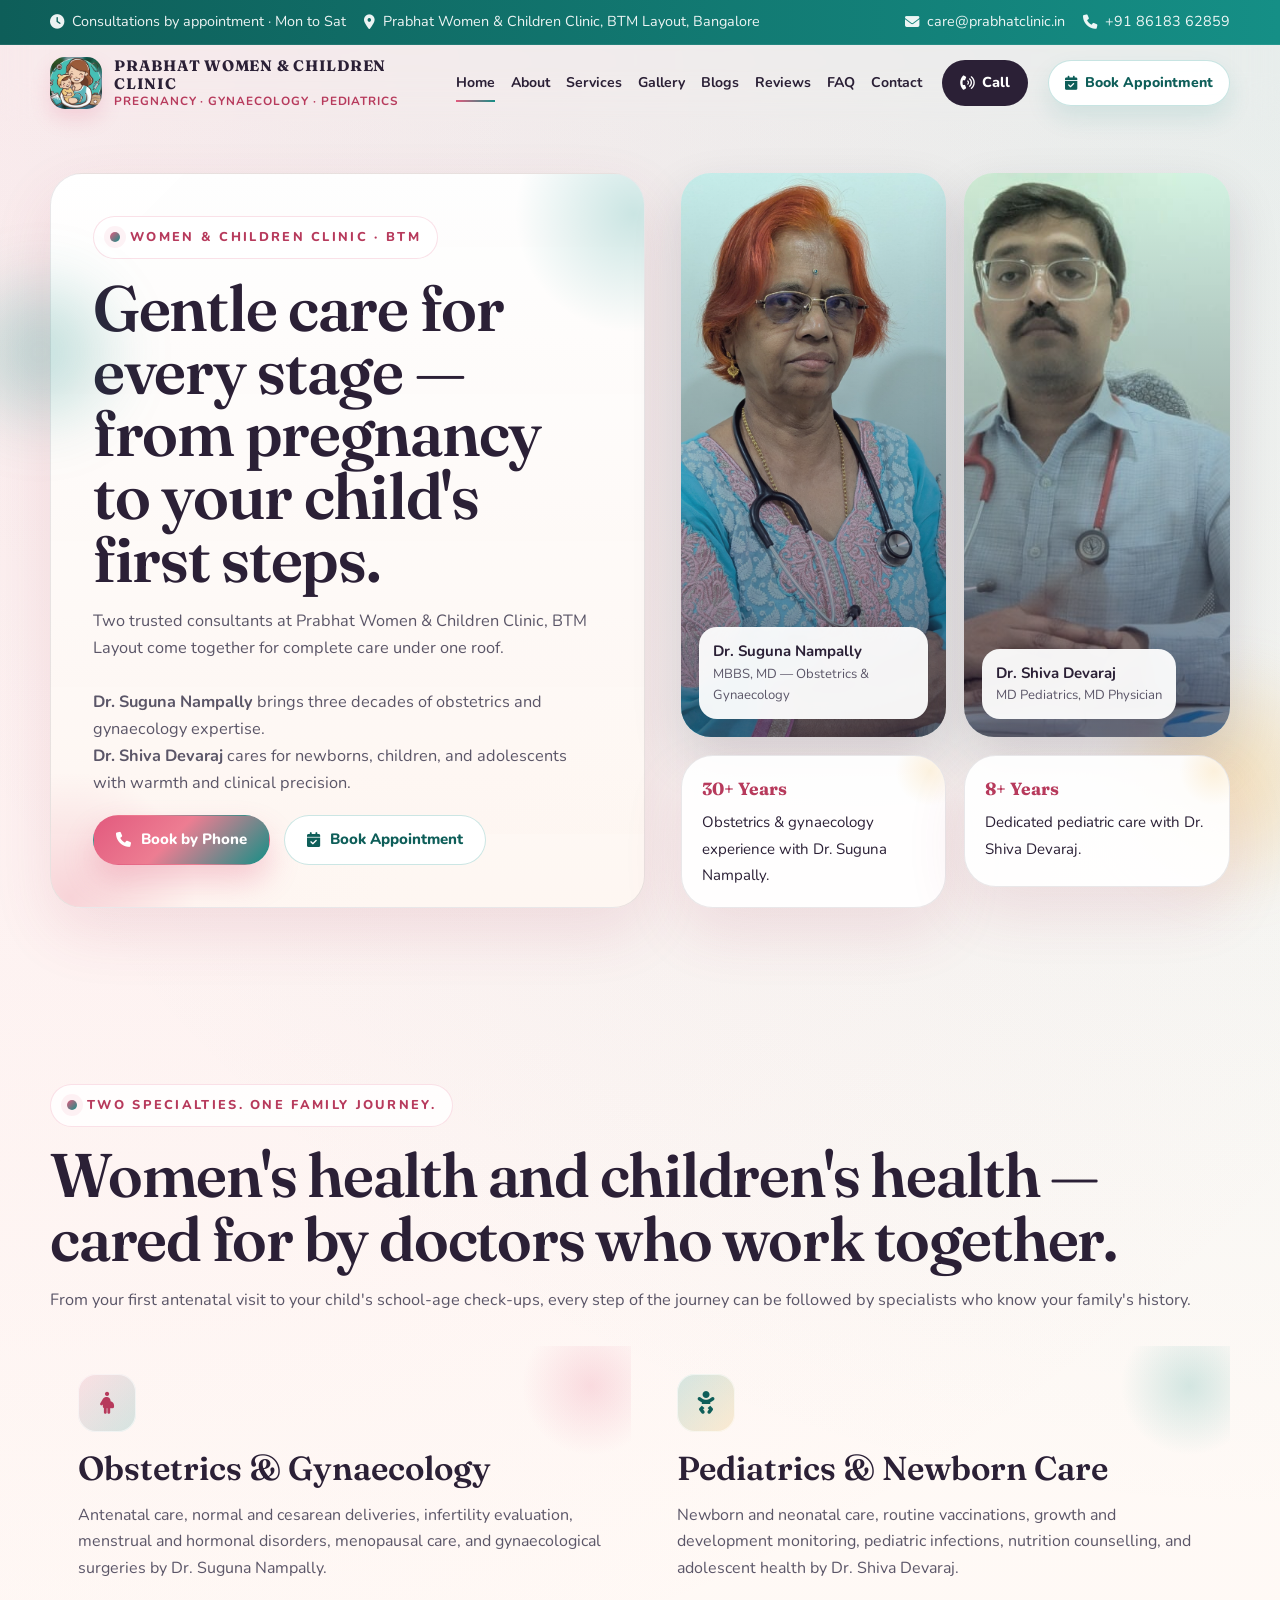
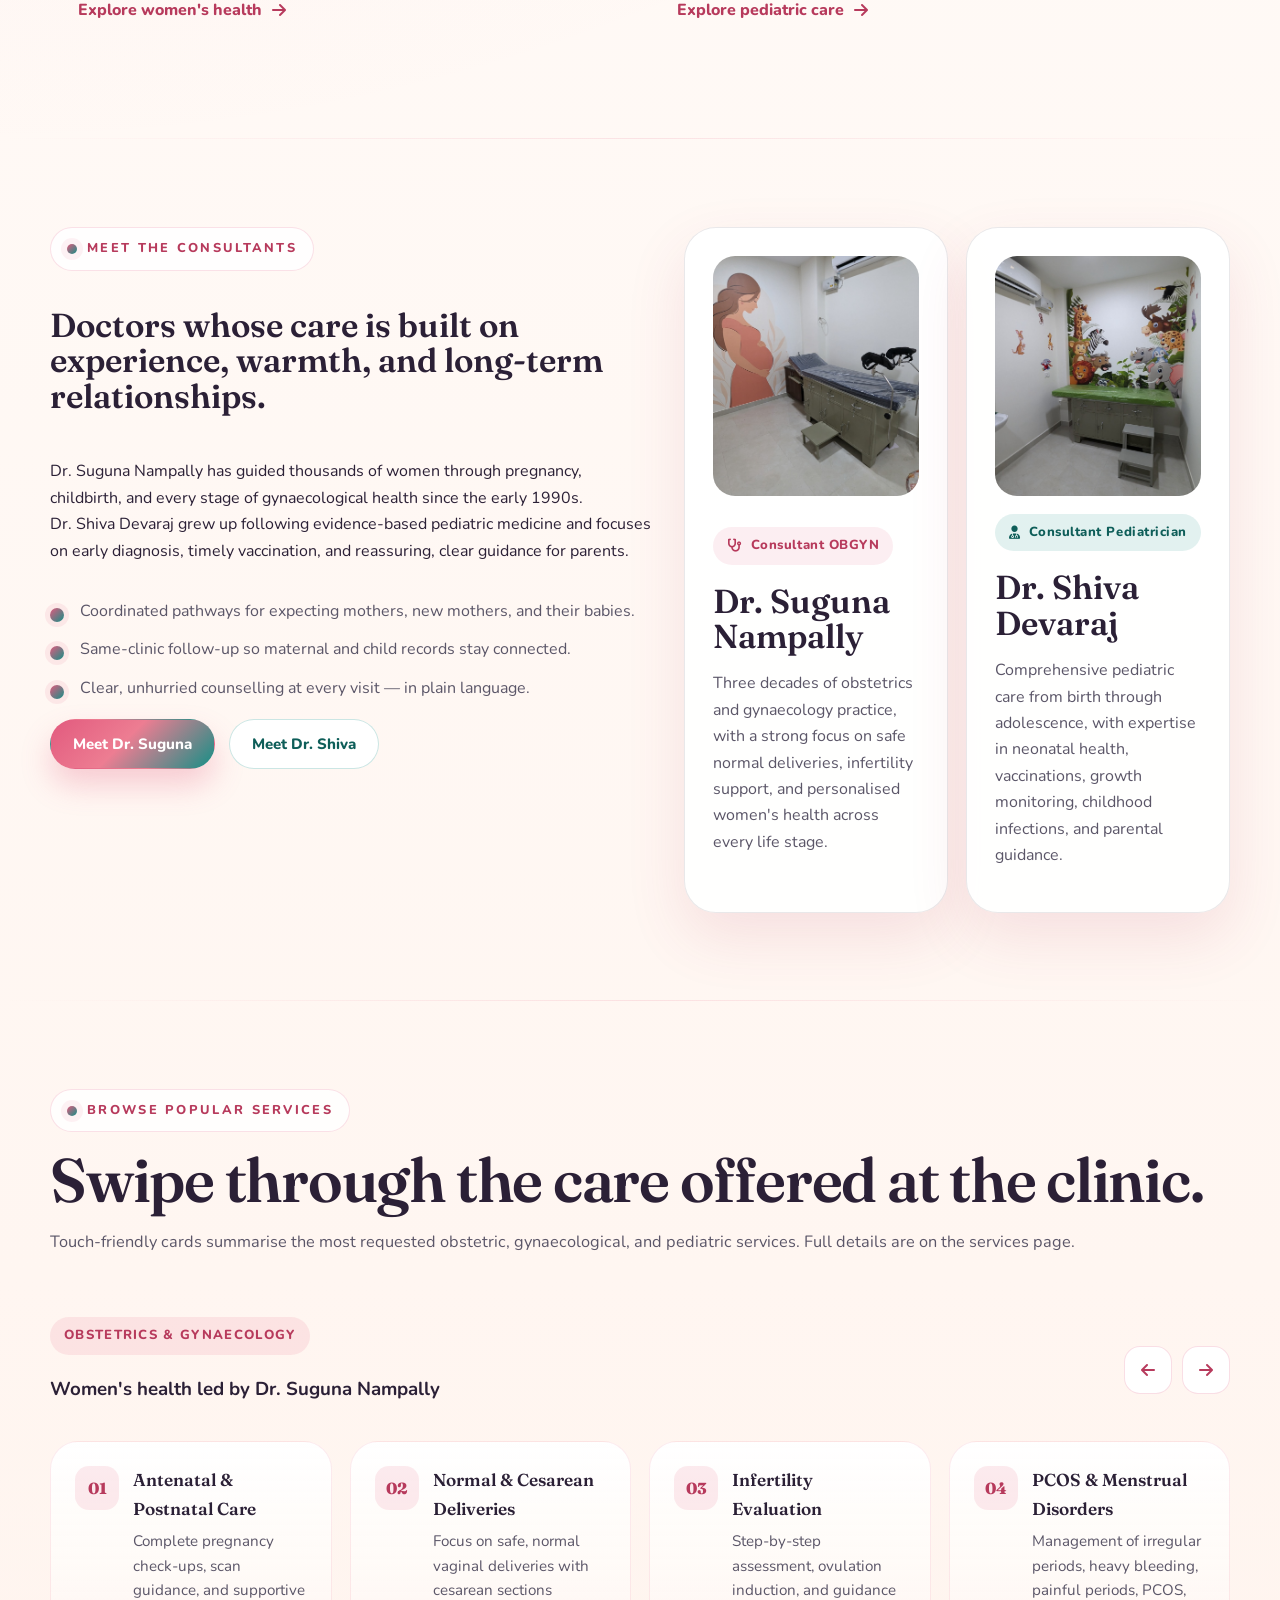
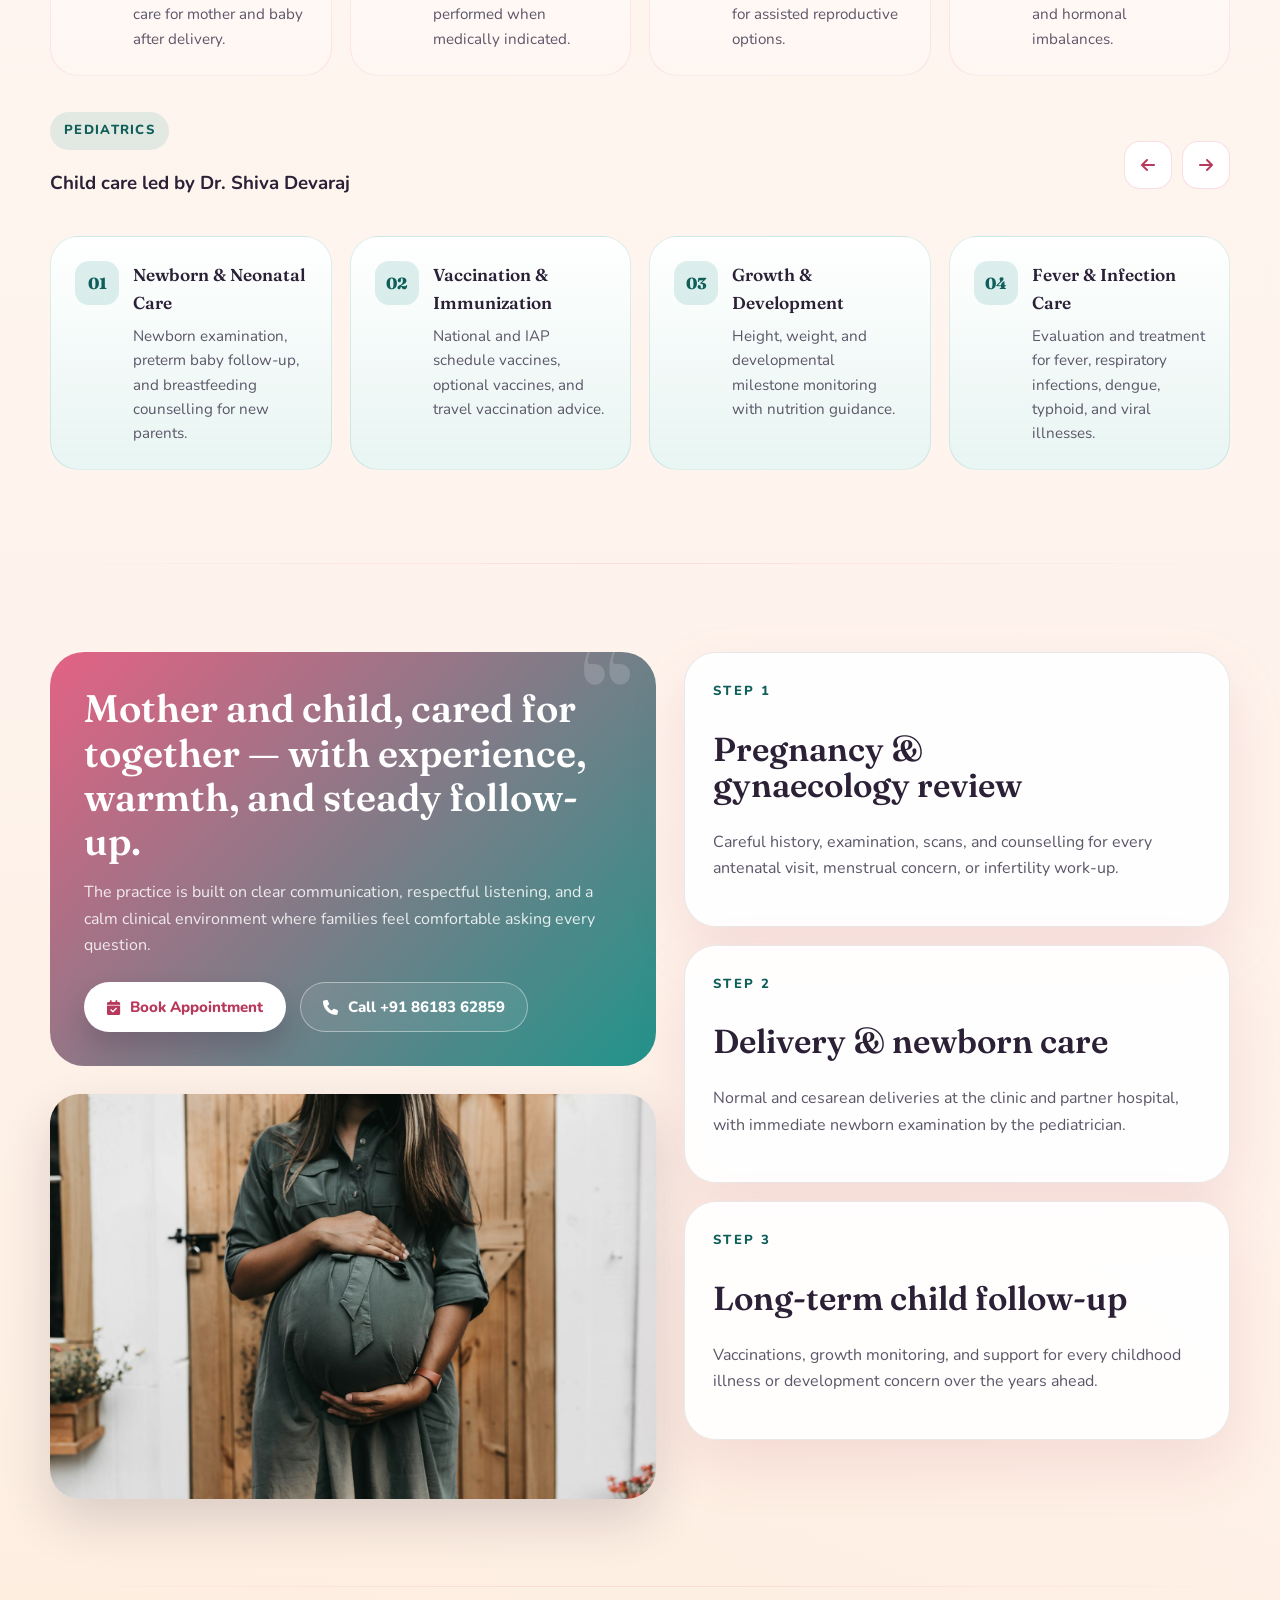
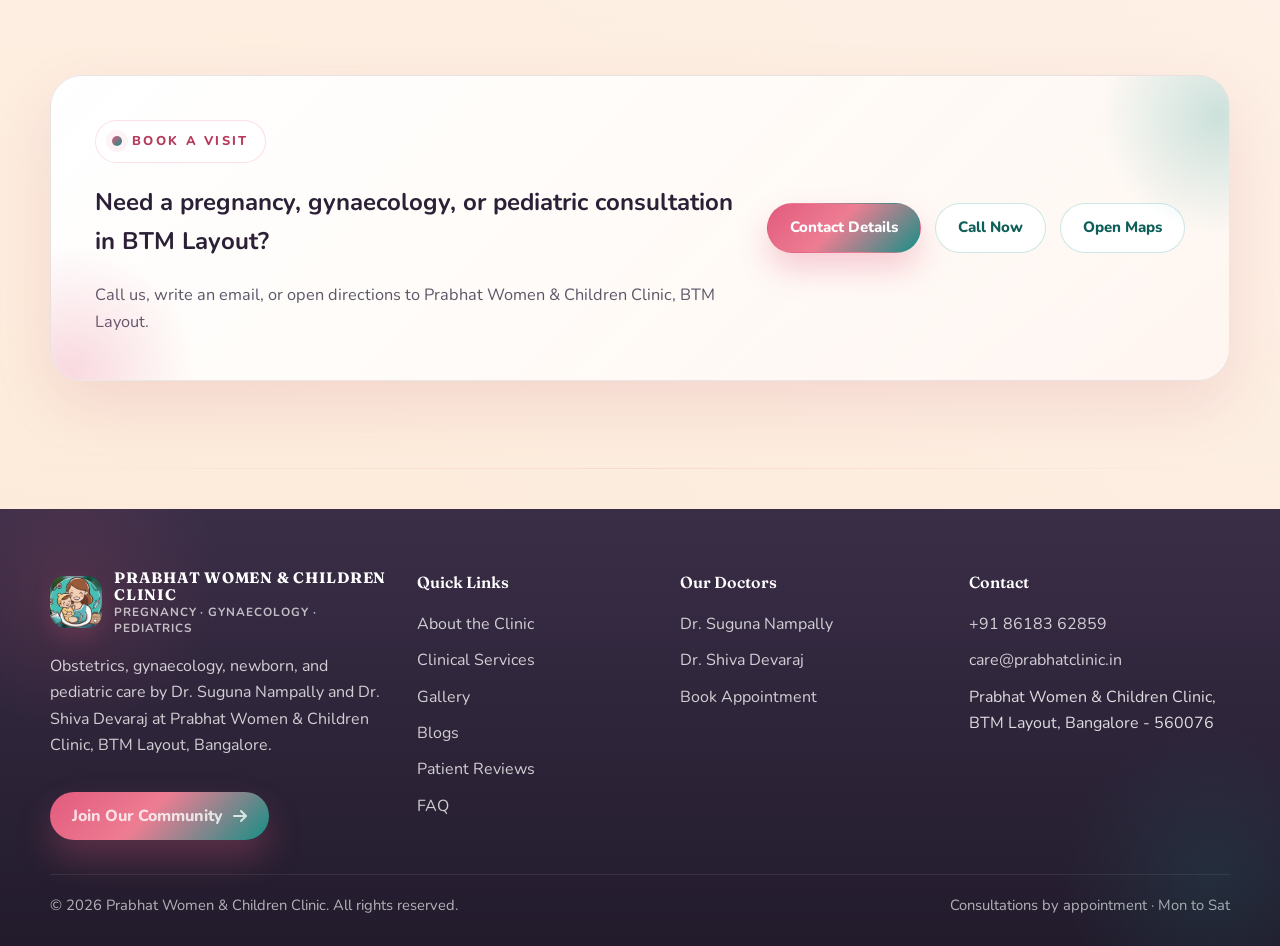
==== commit 02f61b3a: "commit" ====
--- a/index.html
+++ b/index.html
@@ -1,17 +1,22 @@
 <!DOCTYPE html>
 <html lang="en">
+
 <head>
   <meta charset="UTF-8">
   <meta name="viewport" content="width=device-width, initial-scale=1.0">
   <title>Prabhat Women &amp; Children Clinic | Dr. Suguna Nampally &amp; Dr. Shiva Devaraj, Bangalore</title>
-  <meta name="description" content="Prabhat Women &amp; Children Clinic brings together Dr. Suguna Nampally (OBGYN) and Dr. Shiva Devaraj (Pediatrician) for pregnancy, gynaecology, newborn and child care in BTM Layout, Bangalore.">
+  <meta name="description"
+    content="Prabhat Women &amp; Children Clinic brings together Dr. Suguna Nampally (OBGYN) and Dr. Shiva Devaraj (Pediatrician) for pregnancy, gynaecology, newborn and child care in BTM Layout, Bangalore.">
   <link rel="icon" href="assets/img/dr%20shiva/logo.jpeg" type="image/jpeg">
   <link rel="preconnect" href="https://fonts.googleapis.com">
   <link rel="preconnect" href="https://fonts.gstatic.com" crossorigin>
-  <link href="https://fonts.googleapis.com/css2?family=Fraunces:ital,opsz,wght@0,9..144,500;0,9..144,600;0,9..144,700;1,9..144,500&family=Nunito:wght@400;600;700;800&display=swap" rel="stylesheet">
+  <link
+    href="https://fonts.googleapis.com/css2?family=Fraunces:ital,opsz,wght@0,9..144,500;0,9..144,600;0,9..144,700;1,9..144,500&family=Nunito:wght@400;600;700;800&display=swap"
+    rel="stylesheet">
   <link rel="stylesheet" href="assets/css/plugins/fontawesome.css">
   <link rel="stylesheet" href="assets/css/clinic.css">
 </head>
+
 <body>
   <div class="preloader" aria-hidden="true">
     <div class="preloader-shell">
@@ -49,7 +54,8 @@
             <span>Pregnancy · Gynaecology · Pediatrics</span>
           </div>
         </a>
-        <button class="nav-toggle" type="button" aria-label="Toggle navigation" aria-controls="site-nav" aria-expanded="false">
+        <button class="nav-toggle" type="button" aria-label="Toggle navigation" aria-controls="site-nav"
+          aria-expanded="false">
           <i class="fa-solid fa-bars-staggered"></i>
         </button>
         <nav class="site-nav" id="site-nav">
@@ -63,7 +69,8 @@
           <a href="contact.html">Contact</a>
         </nav>
         <a class="nav-cta" href="tel:+918618362859"><i class="fa-solid fa-phone-volume"></i> Call</a>
-        <a class="nav-cta-secondary" href="https://sdkinng.exlyapp.com/plan/57fdd5f1-837b-4bdc-a148-42594df9658e" target="_blank" rel="noopener"><i class="fa-solid fa-calendar-check"></i> Book Appointment</a>
+        <a class="nav-cta-secondary" href="https://sdkinng.exlyapp.com/plan/57fdd5f1-837b-4bdc-a148-42594df9658e"
+          target="_blank" rel="noopener"><i class="fa-solid fa-calendar-check"></i> Book Appointment</a>
       </div>
     </div>
   </header>
@@ -75,25 +82,17 @@
           <div class="hero-copy">
             <span class="eyebrow">Women &amp; Children Clinic · BTM</span>
             <h1>Gentle care for every stage — from pregnancy to your child's first steps.</h1>
-            <p>Two trusted consultants at Prabhat Women & Children Clinic, BTM Layout come together for complete care under one roof. Dr. Suguna Nampally brings three decades of obstetrics and gynaecology expertise. Dr. Shiva Devaraj cares for newborns, children, and adolescents with warmth and clinical precision.</p>
+            <p>Two trusted consultants at Prabhat Women & Children Clinic, BTM Layout come together for complete care
+              under one roof. <br><br>
+              <strong>Dr. Suguna Nampally</strong> brings three decades of obstetrics and gynaecology expertise. <br>
+
+              <strong>Dr. Shiva Devaraj</strong> cares for newborns, children, and adolescents with warmth and
+              clinical precision.
+            </p>
             <div class="button-row">
               <a class="button-primary" href="tel:+918618362859"><i class="fa-solid fa-phone"></i> Book by Phone</a>
-              <a class="button-secondary" href="https://sdkinng.exlyapp.com/plan/57fdd5f1-837b-4bdc-a148-42594df9658e" target="_blank" rel="noopener"><i class="fa-solid fa-calendar-check"></i> Book Appointment</a>
-              <a class="button-secondary" href="https://www.google.com/maps/place/Prabhat+Women+%26+Children+Clinic-Gynaecologist-Paediatrician+at+BTM/@12.9174879,77.6157048,17z/data=!3m1!4b1!4m6!3m5!1s0x3bae15e423659b07:0xbe630e1923e3d3f6!8m2!3d12.9174879!4d77.6182797!16s%2Fg%2F11w1qvjbw7" target="_blank" rel="noopener"><i class="fa-solid fa-location-arrow"></i> Get Directions</a>
-            </div>
-            <div class="hero-metrics">
-              <div class="metric-card">
-                <strong>30+ Years</strong>
-                <span>Obstetrics &amp; gynaecology experience with Dr. Suguna Nampally.</span>
-              </div>
-              <div class="metric-card">
-                <strong>7+ Years</strong>
-                <span>Dedicated pediatric care with Dr. Shiva Devaraj.</span>
-              </div>
-              <div class="metric-card">
-                <strong>One Roof</strong>
-                <span>Pregnancy care, delivery, newborn care, and follow-up — all coordinated at Prabhat Women & Children Clinic, BTM Layout.</span>
-              </div>
+              <a class="button-secondary" href="https://sdkinng.exlyapp.com/plan/57fdd5f1-837b-4bdc-a148-42594df9658e"
+                target="_blank" rel="noopener"><i class="fa-solid fa-calendar-check"></i> Book Appointment</a>
             </div>
           </div>
         </div>
@@ -101,7 +100,8 @@
         <div class="hero-visual reveal">
           <div class="hero-collage">
             <div class="image-card overlay hero-card-primary">
-              <img src="assets/img/dr%20shiva/dr%20suguna.jpeg" alt="Dr. Suguna Nampally, Consultant Obstetrician and Gynaecologist">
+              <img src="assets/img/dr%20shiva/dr%20suguna.jpeg"
+                alt="Dr. Suguna Nampally, Consultant Obstetrician and Gynaecologist">
               <div class="image-tag">
                 <strong>Dr. Suguna Nampally</strong>
                 <span>MBBS, MD — Obstetrics &amp; Gynaecology</span>
@@ -114,17 +114,14 @@
                 <span>MD Pediatrics, MD Physician</span>
               </div>
             </div>
-            <div class="image-card overlay hero-card-supporting">
-              <img src="assets/img/stock/happy-mother.jpg" alt="Mother holding her newborn with calm and joy">
-              <div class="image-tag">
-                <strong>Complete maternity care</strong>
-                <span>From first pregnancy test to your baby's first vaccination.</span>
-              </div>
-            </div>
-          </div>
-          <div class="floating-badge">
-            <strong>Where to find us</strong>
-            <span>Consultations and admissions at Prabhat Women & Children Clinic, BTM Layout, Bangalore - 560076.</span>
+            <div class="metric-card">
+              <strong>30+ Years</strong>
+              <span>Obstetrics &amp; gynaecology experience with Dr. Suguna Nampally.</span>
+            </div>
+            <div class="metric-card">
+              <strong>8+ Years</strong>
+              <span>Dedicated pediatric care with Dr. Shiva Devaraj.</span>
+            </div>
           </div>
         </div>
       </div>
@@ -135,20 +132,25 @@
         <div class="section-head reveal">
           <span class="eyebrow">Two specialties. One family journey.</span>
           <h2>Women's health and children's health — cared for by doctors who work together.</h2>
-          <p>From your first antenatal visit to your child's school-age check-ups, every step of the journey can be followed by specialists who know your family's history.</p>
+          <p>From your first antenatal visit to your child's school-age check-ups, every step of the journey can be
+            followed by specialists who know your family's history.</p>
         </div>
         <div class="home-service-grid">
           <article class="service-summary-card mother-card reveal">
             <span class="icon-pill"><i class="fa-solid fa-person-pregnant"></i></span>
             <h3>Obstetrics &amp; Gynaecology</h3>
-            <p>Antenatal care, normal and cesarean deliveries, infertility evaluation, menstrual and hormonal disorders, menopausal care, and gynaecological surgeries by Dr. Suguna Nampally.</p>
-            <a class="button-text" href="services.html#obgyn-track">Explore women's health <i class="fa-solid fa-arrow-right"></i></a>
+            <p>Antenatal care, normal and cesarean deliveries, infertility evaluation, menstrual and hormonal disorders,
+              menopausal care, and gynaecological surgeries by Dr. Suguna Nampally.</p>
+            <a class="button-text" href="services.html#obgyn-track">Explore women's health <i
+                class="fa-solid fa-arrow-right"></i></a>
           </article>
           <article class="service-summary-card child-card reveal reveal-delay-1">
             <span class="icon-pill"><i class="fa-solid fa-baby"></i></span>
             <h3>Pediatrics &amp; Newborn Care</h3>
-            <p>Newborn and neonatal care, routine vaccinations, growth and development monitoring, pediatric infections, nutrition counselling, and adolescent health by Dr. Shiva Devaraj.</p>
-            <a class="button-text" href="services.html#pediatrics-track">Explore pediatric care <i class="fa-solid fa-arrow-right"></i></a>
+            <p>Newborn and neonatal care, routine vaccinations, growth and development monitoring, pediatric infections,
+              nutrition counselling, and adolescent health by Dr. Shiva Devaraj.</p>
+            <a class="button-text" href="services.html#pediatrics-track">Explore pediatric care <i
+                class="fa-solid fa-arrow-right"></i></a>
           </article>
         </div>
       </div>
@@ -159,7 +161,12 @@
         <div class="detail-copy reveal">
           <span class="eyebrow">Meet the Consultants</span>
           <h2>Doctors whose care is built on experience, warmth, and long-term relationships.</h2>
-          <p>Dr. Suguna Nampally has guided thousands of women through pregnancy, childbirth, and every stage of gynaecological health since the early 1990s. Dr. Shiva Devaraj grew up following evidence-based pediatric medicine and focuses on early diagnosis, timely vaccination, and reassuring, clear guidance for parents.</p>
+          <p>Dr. Suguna Nampally has guided thousands of women through pregnancy, childbirth, and every stage of
+            gynaecological health since the early 1990s.
+            <br>
+            Dr. Shiva Devaraj grew up following evidence-based pediatric
+            medicine and focuses on early diagnosis, timely vaccination, and reassuring, clear guidance for parents.
+          </p>
           <ul class="bullet-list">
             <li>Coordinated pathways for expecting mothers, new mothers, and their babies.</li>
             <li>Same-clinic follow-up so maternal and child records stay connected.</li>
@@ -172,23 +179,27 @@
         </div>
         <div class="doctor-list">
           <article class="doctor-card reveal">
-            <img src="assets/img/dr%20shiva/WhatsApp%20Image%202026-03-18%20at%2011.56.43.jpeg" alt="Dr. Suguna Nampally consulting at Prabhat Women & Children Clinic" loading="lazy">
+            <img src="assets/img/dr%20shiva/WhatsApp%20Image%202026-03-18%20at%2011.56.43.jpeg"
+              alt="Dr. Suguna Nampally consulting at Prabhat Women & Children Clinic" loading="lazy">
             <div>
               <div class="doctor-meta">
                 <span class="meta-chip"><i class="fa-solid fa-stethoscope"></i> Consultant OBGYN</span>
               </div>
               <h3>Dr. Suguna Nampally</h3>
-              <p>Three decades of obstetrics and gynaecology practice, with a strong focus on safe normal deliveries, infertility support, and personalised women's health across every life stage.</p>
+              <p>Three decades of obstetrics and gynaecology practice, with a strong focus on safe normal deliveries,
+                infertility support, and personalised women's health across every life stage.</p>
             </div>
           </article>
           <article class="doctor-card reveal reveal-delay-1">
-            <img src="assets/img/dr%20shiva/WhatsApp%20Image%202026-03-18%20at%2011.56.44.jpeg" alt="Dr. Shiva Devaraj with a young patient" loading="lazy">
+            <img src="assets/img/dr%20shiva/WhatsApp%20Image%202026-03-18%20at%2011.56.44.jpeg"
+              alt="Dr. Shiva Devaraj with a young patient" loading="lazy">
             <div>
               <div class="doctor-meta">
                 <span class="meta-chip teal"><i class="fa-solid fa-user-doctor"></i> Consultant Pediatrician</span>
               </div>
               <h3>Dr. Shiva Devaraj</h3>
-              <p>Comprehensive pediatric care from birth through adolescence, with expertise in neonatal health, vaccinations, growth monitoring, childhood infections, and parental guidance.</p>
+              <p>Comprehensive pediatric care from birth through adolescence, with expertise in neonatal health,
+                vaccinations, growth monitoring, childhood infections, and parental guidance.</p>
             </div>
           </article>
         </div>
@@ -200,7 +211,8 @@
         <div class="section-head reveal">
           <span class="eyebrow">Browse Popular Services</span>
           <h2>Swipe through the care offered at the clinic.</h2>
-          <p>Touch-friendly cards summarise the most requested obstetric, gynaecological, and pediatric services. Full details are on the services page.</p>
+          <p>Touch-friendly cards summarise the most requested obstetric, gynaecological, and pediatric services. Full
+            details are on the services page.</p>
         </div>
 
         <div class="service-rail-shell reveal">
@@ -210,8 +222,10 @@
               <h3>Women's health led by Dr. Suguna Nampally</h3>
             </div>
             <div class="rail-controls">
-              <button class="rail-button" type="button" data-rail-target="home-obgyn" data-rail-dir="-1" aria-label="Scroll left"><i class="fa-solid fa-arrow-left"></i></button>
-              <button class="rail-button" type="button" data-rail-target="home-obgyn" data-rail-dir="1" aria-label="Scroll right"><i class="fa-solid fa-arrow-right"></i></button>
+              <button class="rail-button" type="button" data-rail-target="home-obgyn" data-rail-dir="-1"
+                aria-label="Scroll left"><i class="fa-solid fa-arrow-left"></i></button>
+              <button class="rail-button" type="button" data-rail-target="home-obgyn" data-rail-dir="1"
+                aria-label="Scroll right"><i class="fa-solid fa-arrow-right"></i></button>
             </div>
           </div>
           <div class="service-rail" id="home-obgyn">
@@ -220,7 +234,8 @@
                 <span class="service-number">01</span>
                 <div>
                   <h3>Antenatal &amp; Postnatal Care</h3>
-                  <p>Complete pregnancy check-ups, scan guidance, and supportive care for mother and baby after delivery.</p>
+                  <p>Complete pregnancy check-ups, scan guidance, and supportive care for mother and baby after
+                    delivery.</p>
                 </div>
               </div>
             </article>
@@ -229,7 +244,8 @@
                 <span class="service-number">02</span>
                 <div>
                   <h3>Normal &amp; Cesarean Deliveries</h3>
-                  <p>Focus on safe, normal vaginal deliveries with cesarean sections performed when medically indicated.</p>
+                  <p>Focus on safe, normal vaginal deliveries with cesarean sections performed when medically indicated.
+                  </p>
                 </div>
               </div>
             </article>
@@ -247,7 +263,8 @@
                 <span class="service-number">04</span>
                 <div>
                   <h3>PCOS &amp; Menstrual Disorders</h3>
-                  <p>Management of irregular periods, heavy bleeding, painful periods, PCOS, and hormonal imbalances.</p>
+                  <p>Management of irregular periods, heavy bleeding, painful periods, PCOS, and hormonal imbalances.
+                  </p>
                 </div>
               </div>
             </article>
@@ -261,8 +278,10 @@
               <h3>Child care led by Dr. Shiva Devaraj</h3>
             </div>
             <div class="rail-controls">
-              <button class="rail-button" type="button" data-rail-target="home-pediatrics" data-rail-dir="-1" aria-label="Scroll left"><i class="fa-solid fa-arrow-left"></i></button>
-              <button class="rail-button" type="button" data-rail-target="home-pediatrics" data-rail-dir="1" aria-label="Scroll right"><i class="fa-solid fa-arrow-right"></i></button>
+              <button class="rail-button" type="button" data-rail-target="home-pediatrics" data-rail-dir="-1"
+                aria-label="Scroll left"><i class="fa-solid fa-arrow-left"></i></button>
+              <button class="rail-button" type="button" data-rail-target="home-pediatrics" data-rail-dir="1"
+                aria-label="Scroll right"><i class="fa-solid fa-arrow-right"></i></button>
             </div>
           </div>
           <div class="service-rail teal-rail" id="home-pediatrics">
@@ -298,72 +317,54 @@
                 <span class="service-number">04</span>
                 <div>
                   <h3>Fever &amp; Infection Care</h3>
-                  <p>Evaluation and treatment for fever, respiratory infections, dengue, typhoid, and viral illnesses.</p>
-                </div>
-              </div>
-            </article>
-          </div>
-        </div>
-      </div>
-    </section>
-
-    <section class="section-shell">
-      <div class="container media-callout">
-        <div class="image-card overlay reveal">
-          <img src="assets/img/stock/clinic-reception.jpg" alt="Warm and welcoming clinic reception area" loading="lazy">
-          <div class="image-tag">
-            <strong>Calm, welcoming setting</strong>
-            <span>Unhurried consultations in a space designed for families.</span>
-          </div>
-        </div>
-        <div class="detail-copy reveal">
-          <span class="eyebrow">Inside The Practice</span>
-          <h2>A clinic experience built for mothers, fathers, and children together.</h2>
-          <p>The consultation space is designed to make pregnant mothers, new parents, and children feel at ease. Short waiting times, quiet consultation rooms, and continuous follow-up are central to how we work.</p>
-          <div class="gallery-preview-grid">
-            <div class="image-card">
-              <img src="assets/img/stock/hospital-corridor.jpg" alt="Clean hospital corridor at the clinic" loading="lazy">
-            </div>
-            <div class="image-card">
-              <img src="assets/img/stock/newborn-hospital.jpg" alt="Newborn receiving careful hospital care" loading="lazy">
-            </div>
-            <div class="image-card">
-              <img src="assets/img/stock/mother-newborn.jpg" alt="Mother holding her newborn after delivery" loading="lazy">
-            </div>
-            <div class="image-card">
-              <img src="assets/img/stock/pediatric-checkup.jpg" alt="Pediatric check-up scene" loading="lazy">
-            </div>
-          </div>
-          <a class="button-primary" href="Gallery.html">View Full Gallery</a>
+                  <p>Evaluation and treatment for fever, respiratory infections, dengue, typhoid, and viral illnesses.
+                  </p>
+                </div>
+              </div>
+            </article>
+          </div>
         </div>
       </div>
     </section>
 
     <section class="section-shell">
       <div class="container content-columns">
-        <div class="quote-panel reveal">
-          <blockquote>Mother and child, cared for together — with experience, warmth, and steady follow-up.</blockquote>
-          <p>The practice is built on clear communication, respectful listening, and a calm clinical environment where families feel comfortable asking every question.</p>
-          <div class="button-row quote-panel-actions">
-            <a class="button-primary" href="https://sdkinng.exlyapp.com/plan/57fdd5f1-837b-4bdc-a148-42594df9658e" target="_blank" rel="noopener"><i class="fa-solid fa-calendar-check"></i> Book Appointment</a>
-            <a class="button-secondary" href="tel:+918618362859"><i class="fa-solid fa-phone"></i> Call +91 86183 62859</a>
+        <div class="quote-column">
+          <div class="quote-panel reveal">
+            <blockquote>Mother and child, cared for together — with experience, warmth, and steady follow-up.
+            </blockquote>
+            <p>The practice is built on clear communication, respectful listening, and a calm clinical environment where
+              families feel comfortable asking every question.</p>
+            <div class="button-row quote-panel-actions">
+              <a class="button-primary" href="https://sdkinng.exlyapp.com/plan/57fdd5f1-837b-4bdc-a148-42594df9658e"
+                target="_blank" rel="noopener"><i class="fa-solid fa-calendar-check"></i> Book Appointment</a>
+              <a class="button-secondary" href="tel:+918618362859"><i class="fa-solid fa-phone"></i> Call +91 86183
+                62859</a>
+            </div>
+          </div>
+          <div class="image-card quote-image reveal">
+            <img src="assets/img/stock/happy-mother.jpg" alt="Mother holding her baby with warmth and joy"
+              loading="lazy">
           </div>
         </div>
         <div class="timeline-grid">
           <article class="timeline-card reveal">
             <strong>Step 1</strong>
             <h3>Pregnancy &amp; gynaecology review</h3>
-            <p>Careful history, examination, scans, and counselling for every antenatal visit, menstrual concern, or infertility work-up.</p>
+            <p>Careful history, examination, scans, and counselling for every antenatal visit, menstrual concern, or
+              infertility work-up.</p>
           </article>
           <article class="timeline-card reveal reveal-delay-1">
             <strong>Step 2</strong>
             <h3>Delivery &amp; newborn care</h3>
-            <p>Normal and cesarean deliveries at the clinic and partner hospital, with immediate newborn examination by the pediatrician.</p>
+            <p>Normal and cesarean deliveries at the clinic and partner hospital, with immediate newborn examination by
+              the pediatrician.</p>
           </article>
           <article class="timeline-card reveal reveal-delay-2">
             <strong>Step 3</strong>
             <h3>Long-term child follow-up</h3>
-            <p>Vaccinations, growth monitoring, and support for every childhood illness or development concern over the years ahead.</p>
+            <p>Vaccinations, growth monitoring, and support for every childhood illness or development concern over the
+              years ahead.</p>
           </article>
         </div>
       </div>
@@ -374,28 +375,21 @@
         <div>
           <span class="eyebrow">Book a Visit</span>
           <h2>Need a pregnancy, gynaecology, or pediatric consultation in BTM Layout?</h2>
-          <p class="body-copy">Call us, write an email, or open directions to Prabhat Women & Children Clinic, BTM Layout.</p>
+          <p class="body-copy">Call us, write an email, or open directions to Prabhat Women & Children Clinic, BTM
+            Layout.</p>
         </div>
         <div class="button-row">
           <a class="button-primary" href="contact.html">Contact Details</a>
           <a class="button-secondary" href="tel:+918618362859">Call Now</a>
-          <a class="button-secondary" href="https://www.google.com/maps/place/Prabhat+Women+%26+Children+Clinic-Gynaecologist-Paediatrician+at+BTM/@12.9174879,77.6157048,17z/data=!3m1!4b1!4m6!3m5!1s0x3bae15e423659b07:0xbe630e1923e3d3f6!8m2!3d12.9174879!4d77.6182797!16s%2Fg%2F11w1qvjbw7" target="_blank" rel="noopener">Open Maps</a>
+          <a class="button-secondary"
+            href="https://www.google.com/maps/place/Prabhat+Women+%26+Children+Clinic-Gynaecologist-Paediatrician+at+BTM/@12.9174879,77.6157048,17z/data=!3m1!4b1!4m6!3m5!1s0x3bae15e423659b07:0xbe630e1923e3d3f6!8m2!3d12.9174879!4d77.6182797!16s%2Fg%2F11w1qvjbw7"
+            target="_blank" rel="noopener">Open Maps</a>
         </div>
       </div>
     </section>
   </main>
 
   <footer class="footer">
-    <div class="container footer-promo">
-      <div class="footer-promo-card">
-        <div class="footer-promo-copy">
-          <span class="footer-promo-icon"><i class="fa-solid fa-bell"></i></span>
-          <h3>Stay Updated</h3>
-          <p>Subscribe to our branded community for women&rsquo;s &amp; children&rsquo;s health tips, vaccination reminders, and updates from Prabhat Women &amp; Children Clinic.</p>
-        </div>
-        <a class="footer-promo-btn" href="https://sdkinng.exlyapp.com/checkout/c81e4223-b422-4dda-a871-996d84845b74" target="_blank" rel="noopener">Join Our Branded Community <i class="fa-solid fa-arrow-right"></i></a>
-      </div>
-    </div>
     <div class="container footer-grid">
       <div>
         <a class="brand" href="index.html">
@@ -405,7 +399,10 @@
             <span>Pregnancy · Gynaecology · Pediatrics</span>
           </div>
         </a>
-        <p>Obstetrics, gynaecology, newborn, and pediatric care by Dr. Suguna Nampally and Dr. Shiva Devaraj at Prabhat Women & Children Clinic, BTM Layout, Bangalore.</p>
+        <p>Obstetrics, gynaecology, newborn, and pediatric care by Dr. Suguna Nampally and Dr. Shiva Devaraj at Prabhat
+          Women & Children Clinic, BTM Layout, Bangalore.</p>
+        <a class="footer-promo-btn" href="https://sdkinng.exlyapp.com/checkout/c81e4223-b422-4dda-a871-996d84845b74"
+          target="_blank" rel="noopener">Join Our Community <i class="fa-solid fa-arrow-right"></i></a>
       </div>
       <div>
         <h4>Quick Links</h4>
@@ -423,7 +420,8 @@
         <div class="footer-links">
           <a href="Dr.%20Suguna%20Nampally.html">Dr. Suguna Nampally</a>
           <a href="Dr.%20Shiva%20Devaraj.html">Dr. Shiva Devaraj</a>
-          <a href="https://sdkinng.exlyapp.com/plan/57fdd5f1-837b-4bdc-a148-42594df9658e" target="_blank" rel="noopener">Book Appointment</a>
+          <a href="https://sdkinng.exlyapp.com/plan/57fdd5f1-837b-4bdc-a148-42594df9658e" target="_blank"
+            rel="noopener">Book Appointment</a>
         </div>
       </div>
       <div>
@@ -443,4 +441,5 @@
 
   <script src="assets/js/clinic.js"></script>
 </body>
-</html>
+
+</html>
--- a/assets/css/clinic.css
+++ b/assets/css/clinic.css
@@ -610,7 +610,7 @@
 .hero-layout {
   grid-template-columns: minmax(0, 1.04fr) minmax(0, 0.96fr);
   gap: 36px;
-  align-items: start;
+  align-items: stretch;
 }
 
 .hero-card,
@@ -759,14 +759,21 @@
   position: relative;
   display: grid;
   gap: 18px;
-  align-content: start;
+  align-content: stretch;
+  height: 100%;
 }
 
 .hero-collage {
   display: grid;
   grid-template-columns: repeat(2, minmax(0, 1fr));
+  grid-template-rows: 1fr auto;
   gap: 18px;
   align-items: stretch;
+  height: 100%;
+}
+
+.hero-collage .metric-card {
+  align-self: start;
 }
 
 .image-card {
@@ -1044,7 +1051,25 @@
 .media-callout,
 .content-columns {
   grid-template-columns: minmax(0, 1fr) minmax(0, 0.9fr);
-  align-items: start;
+  align-items: stretch;
+}
+
+.quote-column {
+  display: flex;
+  flex-direction: column;
+  gap: 28px;
+  height: 100%;
+}
+
+.quote-column .quote-image {
+  flex: 1;
+  min-height: 220px;
+}
+
+.quote-column .quote-image img {
+  width: 100%;
+  height: 100%;
+  object-fit: cover;
 }
 
 .page-hero-layout {
@@ -1470,16 +1495,17 @@
 /* --- Gallery ------------------------------------------------------- */
 
 .gallery-grid {
-  columns: 3 260px;
-  column-gap: 18px;
+  display: grid;
+  grid-template-columns: repeat(auto-fill, minmax(260px, 1fr));
+  gap: 18px;
 }
 
 .gallery-card {
-  display: inline-block;
+  display: flex;
+  flex-direction: column;
   width: 100%;
-  margin: 0 0 18px;
+  margin: 0;
   overflow: hidden;
-  break-inside: avoid;
   transition: transform 300ms ease, box-shadow 300ms ease;
 }
 
@@ -1490,7 +1516,8 @@
 
 .gallery-card img {
   width: 100%;
-  height: auto;
+  height: 300px;
+  object-fit: cover;
   transition: transform 600ms ease;
 }
 
@@ -1832,7 +1859,10 @@
   overflow: hidden;
   grid-template-columns: minmax(0, 1fr) auto;
   align-items: center;
-  padding: 36px;
+  padding: clamp(28px, 4vw, 44px);
+  border-radius: var(--radius-xl);
+  border: 1px solid var(--brand-line);
+  box-shadow: var(--brand-shadow);
   background: linear-gradient(135deg, rgba(255, 255, 255, 0.98), rgba(255, 246, 241, 0.94));
 }
 
@@ -1900,6 +1930,17 @@
   box-shadow: 0 24px 60px rgba(7, 5, 12, 0.28);
 }
 
+.footer-promo-compact {
+  padding: 20px 26px;
+  border-radius: 22px;
+}
+
+.footer-promo-compact .footer-promo-copy p {
+  max-width: 70ch;
+  font-size: 1.02rem;
+  line-height: 1.6;
+}
+
 .footer-promo-icon {
   display: inline-flex;
   align-items: center;
@@ -1936,6 +1977,12 @@
 
 .footer-promo-btn:hover i {
   transform: translateX(4px);
+}
+
+.footer-grid .footer-promo-btn {
+  margin-top: 18px;
+  min-height: 48px;
+  padding: 0 22px;
 }
 
 .footer-promo-btn {
@@ -2120,7 +2167,12 @@
   }
 
   .hero-collage {
-    grid-template-columns: 1fr;
+    grid-template-columns: 1fr 1fr;
+  }
+
+  .hero-collage .hero-card-primary,
+  .hero-collage .hero-card-secondary {
+    min-height: 260px;
   }
 
   .hero-card-primary,
@@ -2217,7 +2269,7 @@
   }
 
   .gallery-grid {
-    columns: 1;
+    grid-template-columns: 1fr;
   }
 
   .doctor-page-hero-layout .page-hero-media .image-card {
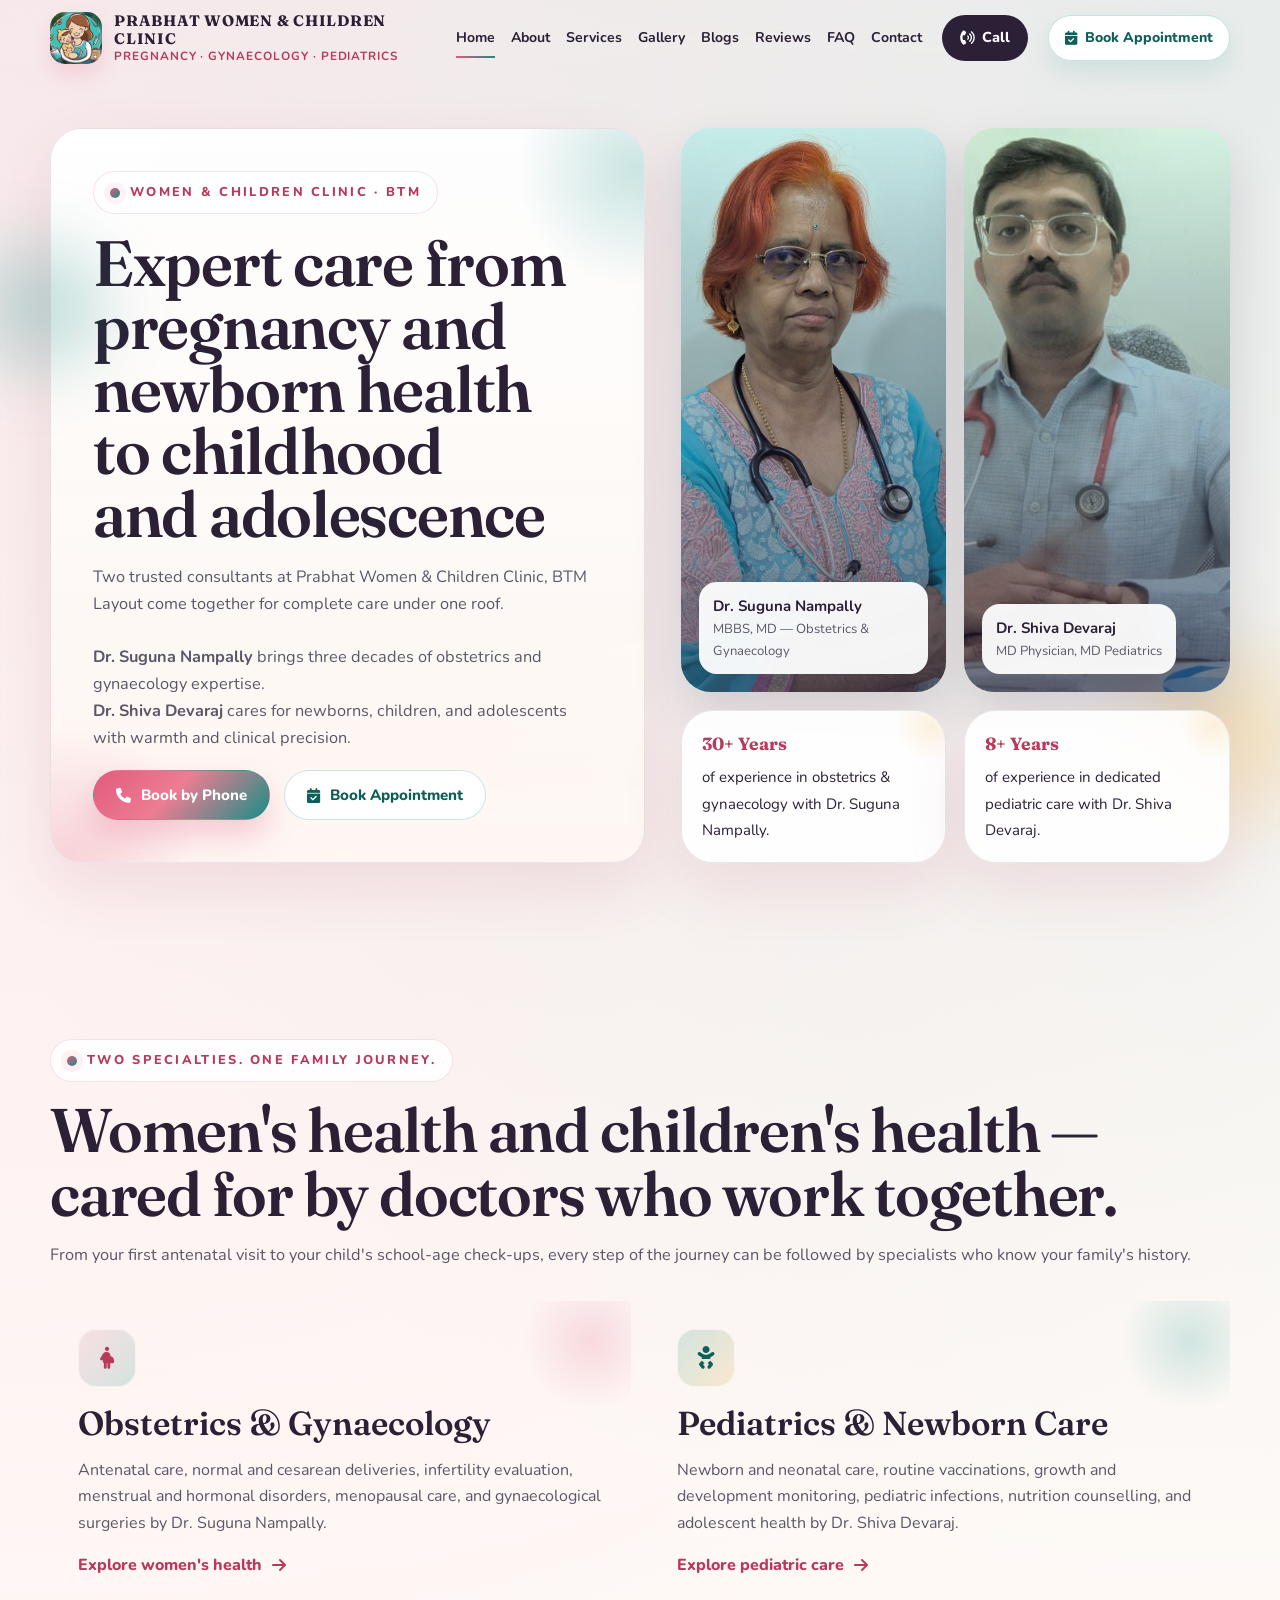
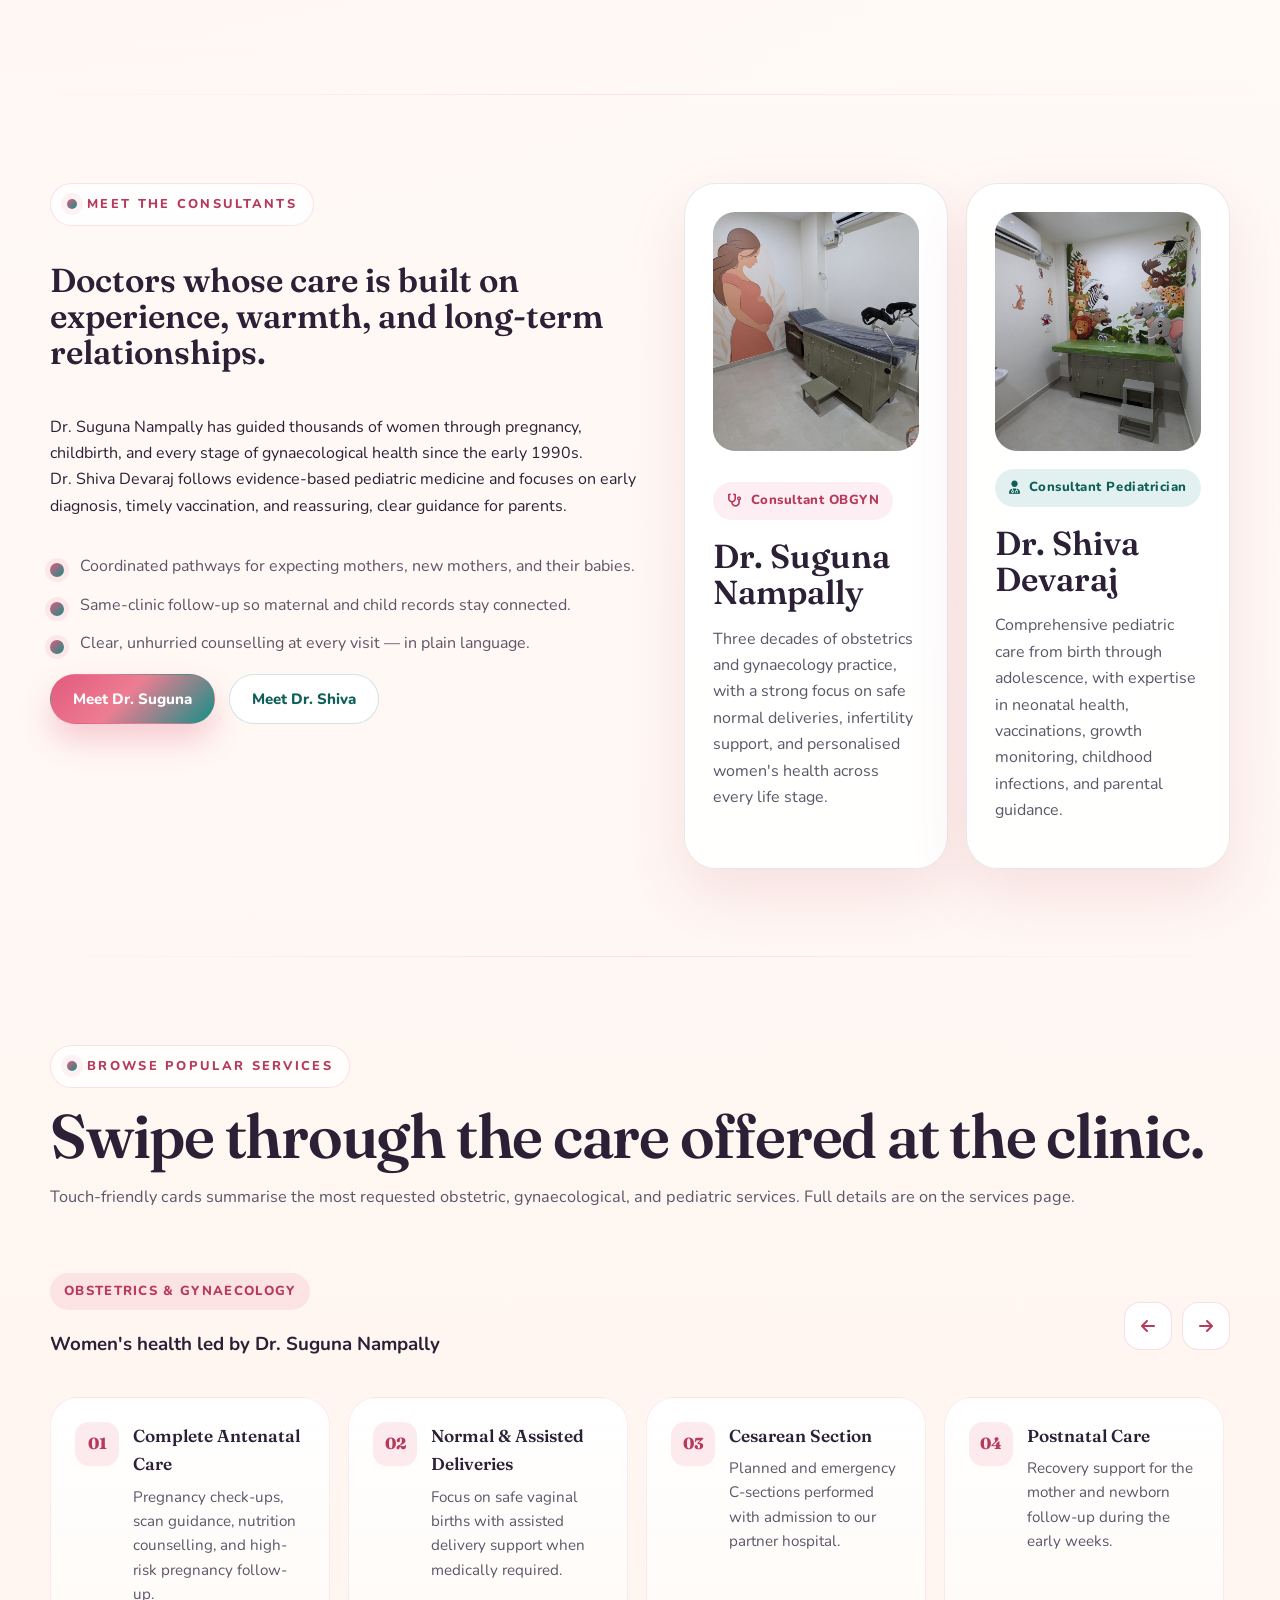
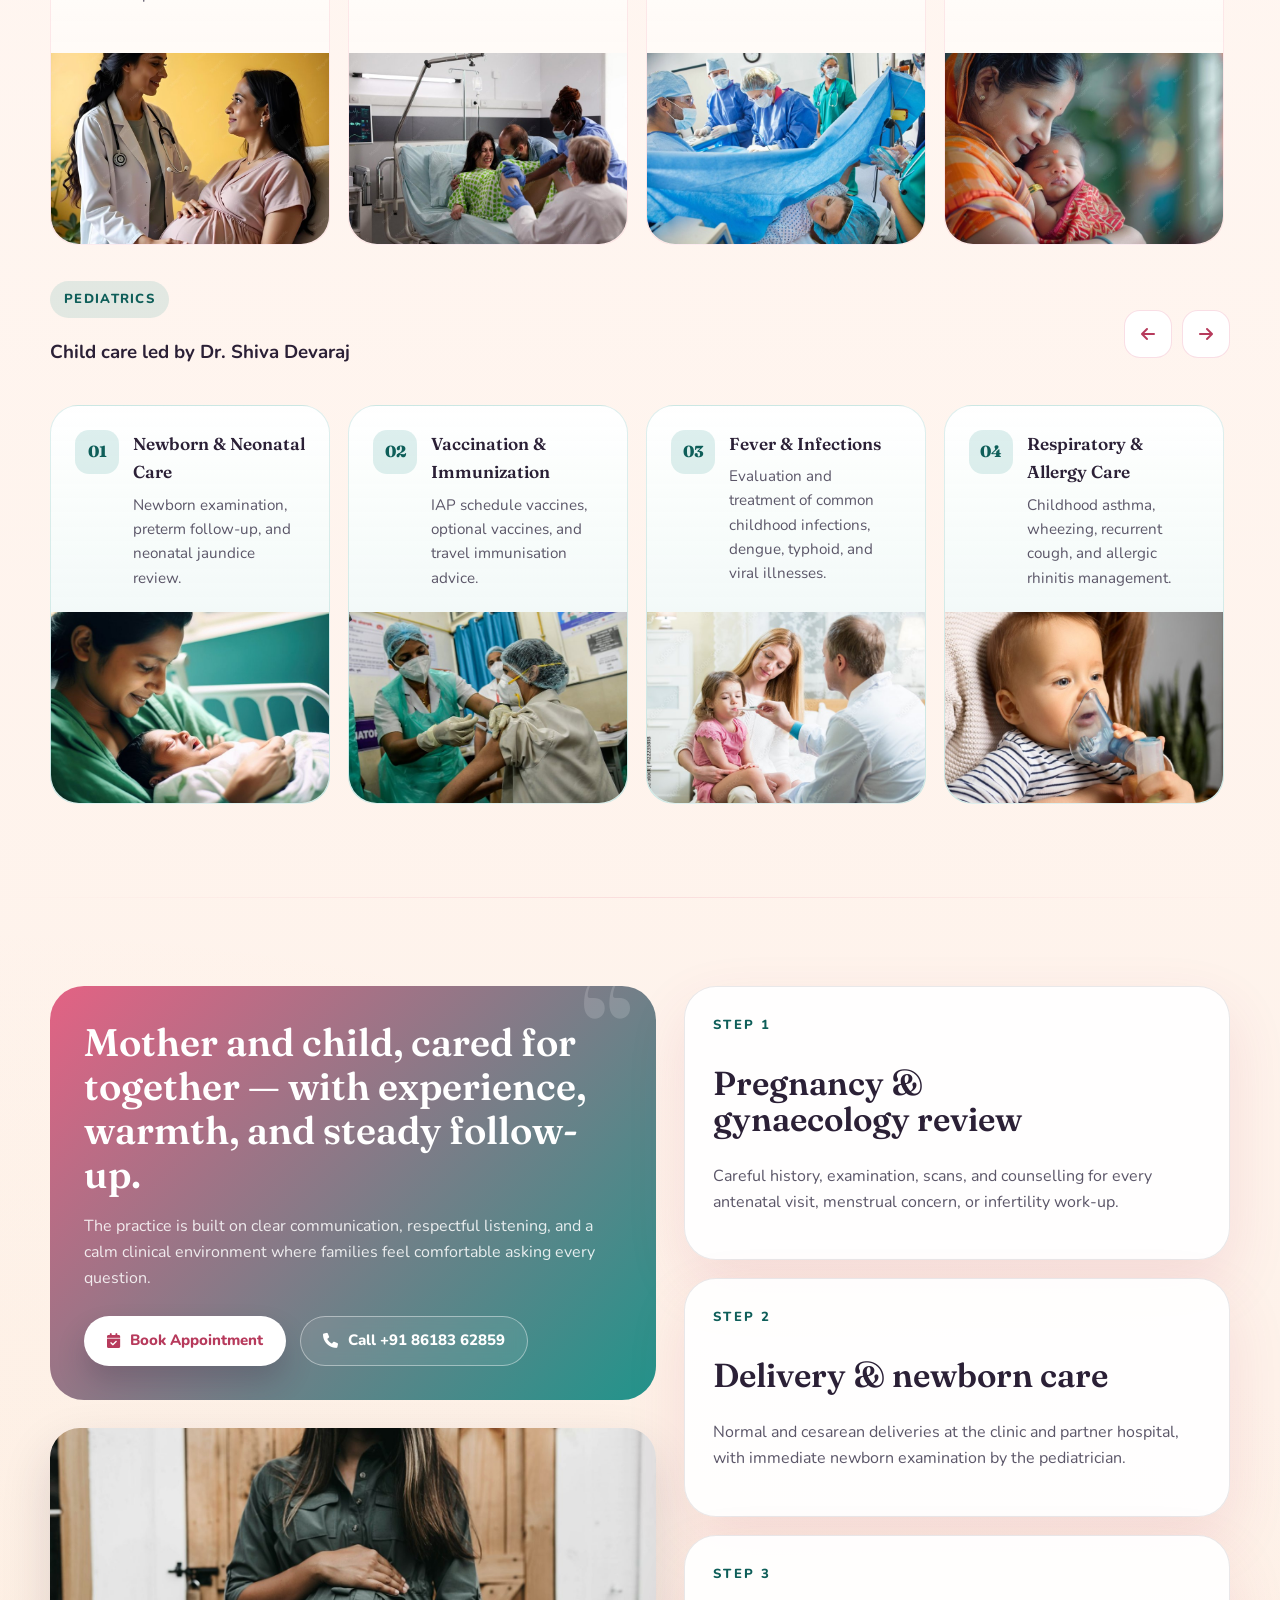
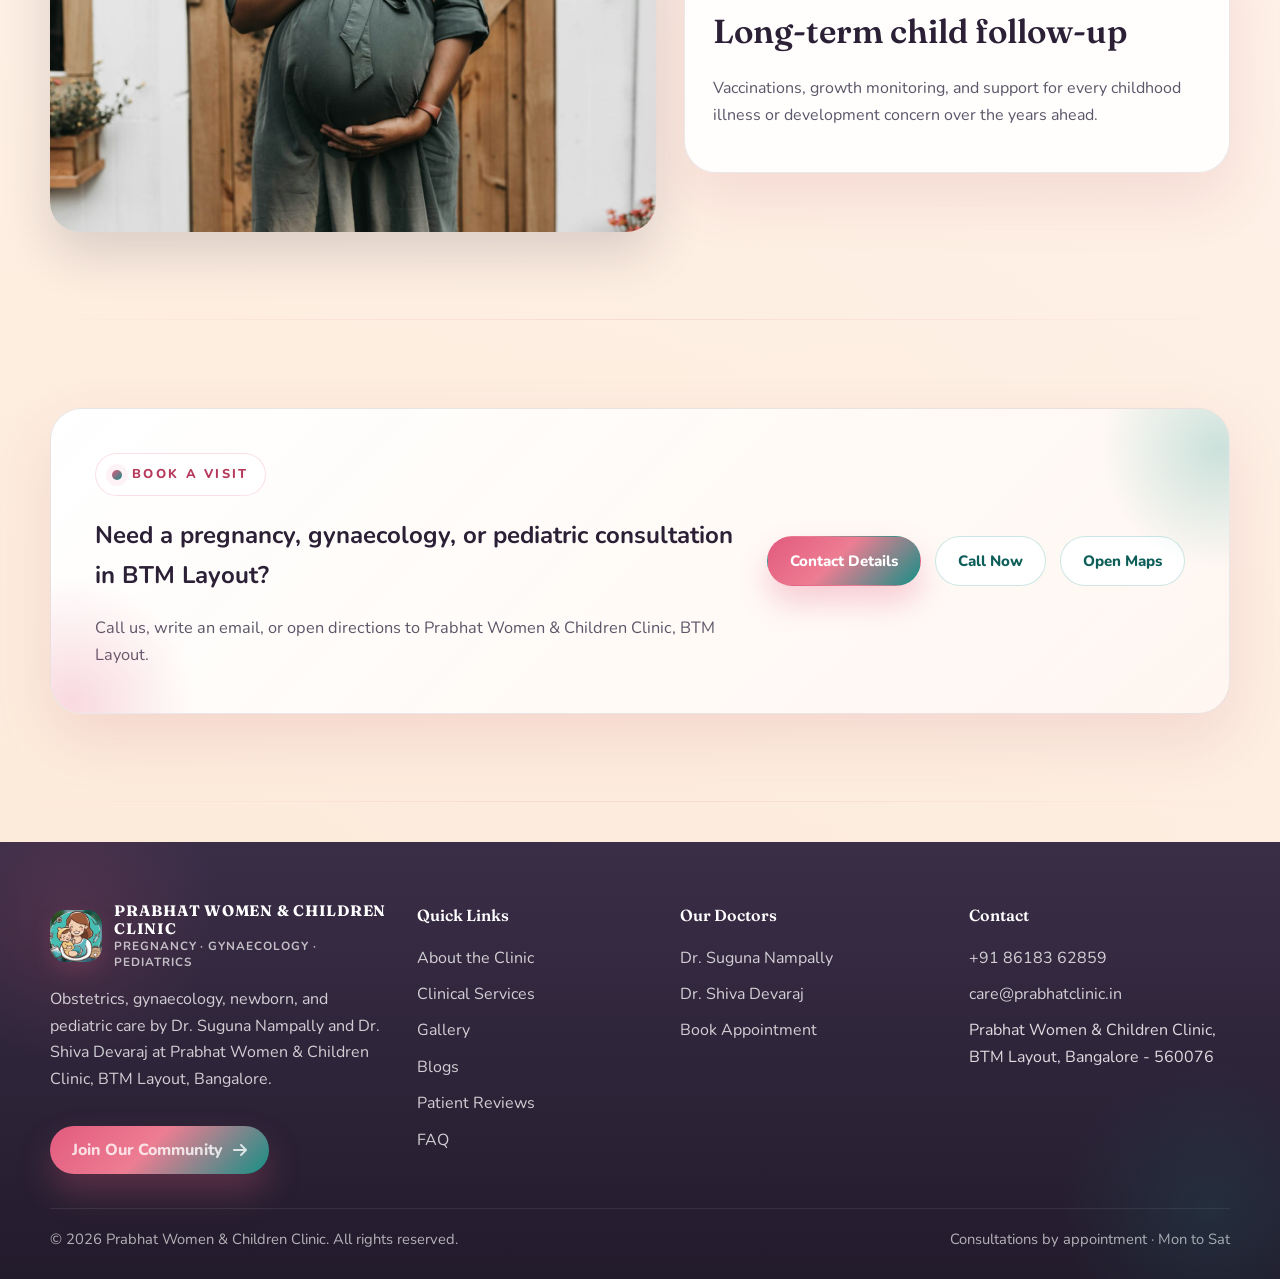
==== commit 4a890122: "commit" ====
--- a/index.html
+++ b/index.html
@@ -10,9 +10,8 @@
   <link rel="icon" href="assets/img/dr%20shiva/logo.jpeg" type="image/jpeg">
   <link rel="preconnect" href="https://fonts.googleapis.com">
   <link rel="preconnect" href="https://fonts.gstatic.com" crossorigin>
-  <link
-    href="https://fonts.googleapis.com/css2?family=Fraunces:ital,opsz,wght@0,9..144,500;0,9..144,600;0,9..144,700;1,9..144,500&family=Nunito:wght@400;600;700;800&display=swap"
-    rel="stylesheet">
+  <link rel="stylesheet" href="https://fonts.googleapis.com/css2?family=Fraunces:ital,opsz,wght@0,9..144,500;0,9..144,600;0,9..144,700;1,9..144,500&family=Nunito:wght@400;600;700;800&display=swap" media="print" onload="this.media='all'">
+  <noscript><link rel="stylesheet" href="https://fonts.googleapis.com/css2?family=Fraunces:ital,opsz,wght@0,9..144,500;0,9..144,600;0,9..144,700;1,9..144,500&family=Nunito:wght@400;600;700;800&display=swap"></noscript>
   <link rel="stylesheet" href="assets/css/plugins/fontawesome.css">
   <link rel="stylesheet" href="assets/css/clinic.css">
 </head>
@@ -33,18 +32,6 @@
   </div>
 
   <header class="site-header">
-    <div class="top-strip">
-      <div class="container">
-        <div class="top-strip-group">
-          <span><i class="fa-solid fa-clock"></i> Consultations by appointment · Mon to Sat</span>
-          <span><i class="fa-solid fa-location-dot"></i> Prabhat Women & Children Clinic, BTM Layout, Bangalore</span>
-        </div>
-        <div class="top-strip-group">
-          <a href="mailto:care@prabhatclinic.in"><i class="fa-solid fa-envelope"></i> care@prabhatclinic.in</a>
-          <a href="tel:+918618362859"><i class="fa-solid fa-phone"></i> +91 86183 62859</a>
-        </div>
-      </div>
-    </div>
     <div class="nav-shell">
       <div class="container">
         <a class="brand" href="index.html" aria-label="Prabhat Women and Children Clinic home">
@@ -81,7 +68,7 @@
         <div class="hero-panel hero-card reveal">
           <div class="hero-copy">
             <span class="eyebrow">Women &amp; Children Clinic · BTM</span>
-            <h1>Gentle care for every stage — from pregnancy to your child's first steps.</h1>
+            <h1>Expert care from pregnancy and newborn health to childhood and adolescence</h1>
             <p>Two trusted consultants at Prabhat Women & Children Clinic, BTM Layout come together for complete care
               under one roof. <br><br>
               <strong>Dr. Suguna Nampally</strong> brings three decades of obstetrics and gynaecology expertise. <br>
@@ -111,16 +98,16 @@
               <img src="assets/img/dr%20shiva/dr%20shiva.jpeg" alt="Dr. Shiva Devaraj, Consultant Pediatrician">
               <div class="image-tag">
                 <strong>Dr. Shiva Devaraj</strong>
-                <span>MD Pediatrics, MD Physician</span>
+                <span>MD Physician, MD Pediatrics</span>
               </div>
             </div>
             <div class="metric-card">
               <strong>30+ Years</strong>
-              <span>Obstetrics &amp; gynaecology experience with Dr. Suguna Nampally.</span>
+              <span>of experience in obstetrics &amp; gynaecology with Dr. Suguna Nampally.</span>
             </div>
             <div class="metric-card">
               <strong>8+ Years</strong>
-              <span>Dedicated pediatric care with Dr. Shiva Devaraj.</span>
+              <span>of experience in dedicated pediatric care with Dr. Shiva Devaraj.</span>
             </div>
           </div>
         </div>
@@ -164,7 +151,7 @@
           <p>Dr. Suguna Nampally has guided thousands of women through pregnancy, childbirth, and every stage of
             gynaecological health since the early 1990s.
             <br>
-            Dr. Shiva Devaraj grew up following evidence-based pediatric
+            Dr. Shiva Devaraj follows evidence-based pediatric
             medicine and focuses on early diagnosis, timely vaccination, and reassuring, clear guidance for parents.
           </p>
           <ul class="bullet-list">
@@ -233,40 +220,134 @@
               <div class="service-card-header">
                 <span class="service-number">01</span>
                 <div>
-                  <h3>Antenatal &amp; Postnatal Care</h3>
-                  <p>Complete pregnancy check-ups, scan guidance, and supportive care for mother and baby after
-                    delivery.</p>
-                </div>
-              </div>
+                  <h3>Complete Antenatal Care</h3>
+                  <p>Pregnancy check-ups, scan guidance, nutrition counselling, and high-risk pregnancy follow-up.</p>
+                </div>
+              </div>
+              <figure class="service-card-media"><img src="assets/img/services/obg-01.jpg" alt="Complete Antenatal Care"
+                  loading="lazy"></figure>
             </article>
             <article class="service-card">
               <div class="service-card-header">
                 <span class="service-number">02</span>
                 <div>
-                  <h3>Normal &amp; Cesarean Deliveries</h3>
-                  <p>Focus on safe, normal vaginal deliveries with cesarean sections performed when medically indicated.
+                  <h3>Normal &amp; Assisted Deliveries</h3>
+                  <p>Focus on safe vaginal births with assisted delivery support when medically required.</p>
+                </div>
+              </div>
+              <figure class="service-card-media"><img src="assets/img/services/obg-02.jpg"
+                  alt="Normal & Assisted Deliveries" loading="lazy"></figure>
+            </article>
+            <article class="service-card">
+              <div class="service-card-header">
+                <span class="service-number">03</span>
+                <div>
+                  <h3>Cesarean Section</h3>
+                  <p>Planned and emergency C-sections performed with admission to our partner hospital.</p>
+                </div>
+              </div>
+              <figure class="service-card-media"><img src="assets/img/services/obg-03.jpg" alt="Cesarean Section"
+                  loading="lazy"></figure>
+            </article>
+            <article class="service-card">
+              <div class="service-card-header">
+                <span class="service-number">04</span>
+                <div>
+                  <h3>Postnatal Care</h3>
+                  <p>Recovery support for the mother and newborn follow-up during the early weeks.</p>
+                </div>
+              </div>
+              <figure class="service-card-media"><img src="assets/img/services/obg-04.jpg" alt="Postnatal Care"
+                  loading="lazy"></figure>
+            </article>
+            <article class="service-card">
+              <div class="service-card-header">
+                <span class="service-number">05</span>
+                <div>
+                  <h3>Infertility Evaluation</h3>
+                  <p>Step-by-step assessment including ovulation induction and follicular monitoring.</p>
+                </div>
+              </div>
+              <figure class="service-card-media"><img src="assets/img/services/obg-05.jpg" alt="Infertility Evaluation"
+                  loading="lazy"></figure>
+            </article>
+            <article class="service-card">
+              <div class="service-card-header">
+                <span class="service-number">06</span>
+                <div>
+                  <h3>PCOS &amp; PCOD Management</h3>
+                  <p>Lifestyle-led, medication-supported care for polycystic ovary syndrome and metabolic issues.</p>
+                </div>
+              </div>
+              <figure class="service-card-media"><img src="assets/img/services/obg-06.jpg" alt="PCOS & PCOD Management"
+                  loading="lazy"></figure>
+            </article>
+            <article class="service-card">
+              <div class="service-card-header">
+                <span class="service-number">07</span>
+                <div>
+                  <h3>Menstrual Disorders</h3>
+                  <p>Evaluation and treatment of irregular, heavy, or painful periods and amenorrhea.</p>
+                </div>
+              </div>
+              <figure class="service-card-media"><img src="assets/img/services/obg-07.jpg" alt="Menstrual Disorders"
+                  loading="lazy"></figure>
+            </article>
+            <article class="service-card">
+              <div class="service-card-header">
+                <span class="service-number">08</span>
+                <div>
+                  <h3>Fibroids &amp; Ovarian Cysts</h3>
+                  <p>Medical management and surgical options including myomectomy and cyst removal.</p>
+                </div>
+              </div>
+              <figure class="service-card-media"><img src="assets/img/services/obg-08.jpg"
+                  alt="Fibroids & Ovarian Cysts" loading="lazy"></figure>
+            </article>
+            <article class="service-card">
+              <div class="service-card-header">
+                <span class="service-number">09</span>
+                <div>
+                  <h3>Menopause Management</h3>
+                  <p>Support through hot flashes, sleep disturbances, osteoporosis risk, and hormone therapy guidance.
                   </p>
                 </div>
               </div>
-            </article>
-            <article class="service-card">
-              <div class="service-card-header">
-                <span class="service-number">03</span>
-                <div>
-                  <h3>Infertility Evaluation</h3>
-                  <p>Step-by-step assessment, ovulation induction, and guidance for assisted reproductive options.</p>
-                </div>
-              </div>
-            </article>
-            <article class="service-card">
-              <div class="service-card-header">
-                <span class="service-number">04</span>
-                <div>
-                  <h3>PCOS &amp; Menstrual Disorders</h3>
-                  <p>Management of irregular periods, heavy bleeding, painful periods, PCOS, and hormonal imbalances.
-                  </p>
-                </div>
-              </div>
+              <figure class="service-card-media"><img src="assets/img/services/obg-09.jpg" alt="Menopause Management"
+                  loading="lazy"></figure>
+            </article>
+            <article class="service-card">
+              <div class="service-card-header">
+                <span class="service-number">10</span>
+                <div>
+                  <h3>Adolescent Gynaecology</h3>
+                  <p>Gentle care for young girls navigating puberty, periods, and hormonal changes.</p>
+                </div>
+              </div>
+              <figure class="service-card-media"><img src="assets/img/services/obg-10.jpg" alt="Adolescent Gynaecology"
+                  loading="lazy"></figure>
+            </article>
+            <article class="service-card">
+              <div class="service-card-header">
+                <span class="service-number">11</span>
+                <div>
+                  <h3>Cervical Screening</h3>
+                  <p>Pap smear, cervical cancer screening, and management of abnormal findings.</p>
+                </div>
+              </div>
+              <figure class="service-card-media"><img src="assets/img/services/obg-11.jpg" alt="Cervical Screening"
+                  loading="lazy"></figure>
+            </article>
+            <article class="service-card">
+              <div class="service-card-header">
+                <span class="service-number">12</span>
+                <div>
+                  <h3>Women's Health Check-ups</h3>
+                  <p>Routine preventive screenings, breast awareness, and long-term wellness planning.</p>
+                </div>
+              </div>
+              <figure class="service-card-media"><img src="assets/img/services/obg-12.jpg"
+                  alt="Women's Health Check-ups" loading="lazy"></figure>
             </article>
           </div>
         </div>
@@ -290,37 +371,110 @@
                 <span class="service-number">01</span>
                 <div>
                   <h3>Newborn &amp; Neonatal Care</h3>
-                  <p>Newborn examination, preterm baby follow-up, and breastfeeding counselling for new parents.</p>
-                </div>
-              </div>
+                  <p>Newborn examination, preterm follow-up, and neonatal jaundice review.</p>
+                </div>
+              </div>
+              <figure class="service-card-media"><img src="assets/img/services/ped-01.jpg" alt="Newborn & Neonatal Care"
+                  loading="lazy"></figure>
             </article>
             <article class="service-card">
               <div class="service-card-header">
                 <span class="service-number">02</span>
                 <div>
                   <h3>Vaccination &amp; Immunization</h3>
-                  <p>National and IAP schedule vaccines, optional vaccines, and travel vaccination advice.</p>
-                </div>
-              </div>
+                  <p>IAP schedule vaccines, optional vaccines, and travel immunisation advice.</p>
+                </div>
+              </div>
+              <figure class="service-card-media"><img src="assets/img/services/ped-02.jpg"
+                  alt="Vaccination & Immunization" loading="lazy"></figure>
             </article>
             <article class="service-card">
               <div class="service-card-header">
                 <span class="service-number">03</span>
                 <div>
-                  <h3>Growth &amp; Development</h3>
-                  <p>Height, weight, and developmental milestone monitoring with nutrition guidance.</p>
-                </div>
-              </div>
+                  <h3>Fever &amp; Infections</h3>
+                  <p>Evaluation and treatment of common childhood infections, dengue, typhoid, and viral illnesses.</p>
+                </div>
+              </div>
+              <figure class="service-card-media"><img src="assets/img/services/ped-03.jpg" alt="Fever & Infections"
+                  loading="lazy"></figure>
             </article>
             <article class="service-card">
               <div class="service-card-header">
                 <span class="service-number">04</span>
                 <div>
-                  <h3>Fever &amp; Infection Care</h3>
-                  <p>Evaluation and treatment for fever, respiratory infections, dengue, typhoid, and viral illnesses.
-                  </p>
-                </div>
-              </div>
+                  <h3>Respiratory &amp; Allergy Care</h3>
+                  <p>Childhood asthma, wheezing, recurrent cough, and allergic rhinitis management.</p>
+                </div>
+              </div>
+              <figure class="service-card-media"><img src="assets/img/services/ped-04.jpg"
+                  alt="Respiratory & Allergy Care" loading="lazy"></figure>
+            </article>
+            <article class="service-card">
+              <div class="service-card-header">
+                <span class="service-number">05</span>
+                <div>
+                  <h3>Gastro &amp; Feeding Issues</h3>
+                  <p>Diarrhea, dehydration, constipation, abdominal pain, and feeding difficulties.</p>
+                </div>
+              </div>
+              <figure class="service-card-media"><img src="assets/img/services/ped-05.jpg" alt="Gastro & Feeding Issues"
+                  loading="lazy"></figure>
+            </article>
+            <article class="service-card">
+              <div class="service-card-header">
+                <span class="service-number">06</span>
+                <div>
+                  <h3>Breastfeeding Support</h3>
+                  <p>Counselling for new mothers on feeding, latch, and infant nutrition.</p>
+                </div>
+              </div>
+              <figure class="service-card-media"><img src="assets/img/services/ped-06.jpg" alt="Breastfeeding Support"
+                  loading="lazy"></figure>
+            </article>
+            <article class="service-card">
+              <div class="service-card-header">
+                <span class="service-number">07</span>
+                <div>
+                  <h3>Preventive Child Health</h3>
+                  <p>Lifestyle guidance, obesity prevention, and adolescent health counselling.</p>
+                </div>
+              </div>
+              <figure class="service-card-media"><img src="assets/img/services/ped-07.jpg" alt="Preventive Child Health"
+                  loading="lazy"></figure>
+            </article>
+            <article class="service-card">
+              <div class="service-card-header">
+                <span class="service-number">08</span>
+                <div>
+                  <h3>Behavioural Concerns</h3>
+                  <p>Screen-time guidance, sleep issues, and everyday behavioural questions for parents.</p>
+                </div>
+              </div>
+              <figure class="service-card-media"><img src="assets/img/services/ped-08.jpg" alt="Behavioural Concerns"
+                  loading="lazy"></figure>
+            </article>
+            <article class="service-card">
+              <div class="service-card-header">
+                <span class="service-number">09</span>
+                <div>
+                  <h3>Adolescent Health</h3>
+                  <p>Counselling and preventive care for teenagers, including HPV and hepatitis B vaccines.</p>
+                </div>
+              </div>
+              <figure class="service-card-media"><img src="assets/img/services/ped-09.jpg" alt="Adolescent Health"
+                  loading="lazy"></figure>
+            </article>
+            <article class="service-card">
+              <div class="service-card-header">
+                <span class="service-number">10</span>
+                <div>
+                  <h3>Ear Piercing</h3>
+                  <p>Safe, hygienic ear piercing for children using sterile, painless techniques.</p>
+                </div>
+              </div>
+              <figure class="service-card-media"><img src="assets/img/services/ped-10.jpg" alt="Ear Piercing"
+                  loading="lazy"></figure>
             </article>
           </div>
         </div>
@@ -439,7 +593,7 @@
     </div>
   </footer>
 
-  <script src="assets/js/clinic.js"></script>
+  <script src="assets/js/clinic.js" defer></script>
 </body>
 
 </html>
--- a/assets/css/clinic.css
+++ b/assets/css/clinic.css
@@ -1280,7 +1280,7 @@
   gap: 18px;
   overflow-x: auto;
   padding-bottom: 6px;
-  scroll-snap-type: x mandatory;
+  scroll-snap-type: x proximity;
   scrollbar-width: thin;
   scrollbar-color: rgba(226, 90, 126, 0.35) transparent;
 }
@@ -1359,6 +1359,26 @@
   margin: 0;
   font-size: 0.95rem;
   line-height: 1.6;
+}
+
+.service-card-media {
+  margin: 6px -24px -24px;
+  border-radius: 0 0 28px 28px;
+  overflow: hidden;
+  aspect-ratio: 16 / 11;
+  align-self: end;
+}
+
+.service-card-media img {
+  width: 100%;
+  height: 100%;
+  object-fit: cover;
+  display: block;
+  transition: transform 500ms ease;
+}
+
+.service-card:hover .service-card-media img {
+  transform: scale(1.06);
 }
 
 .focus-badge {
